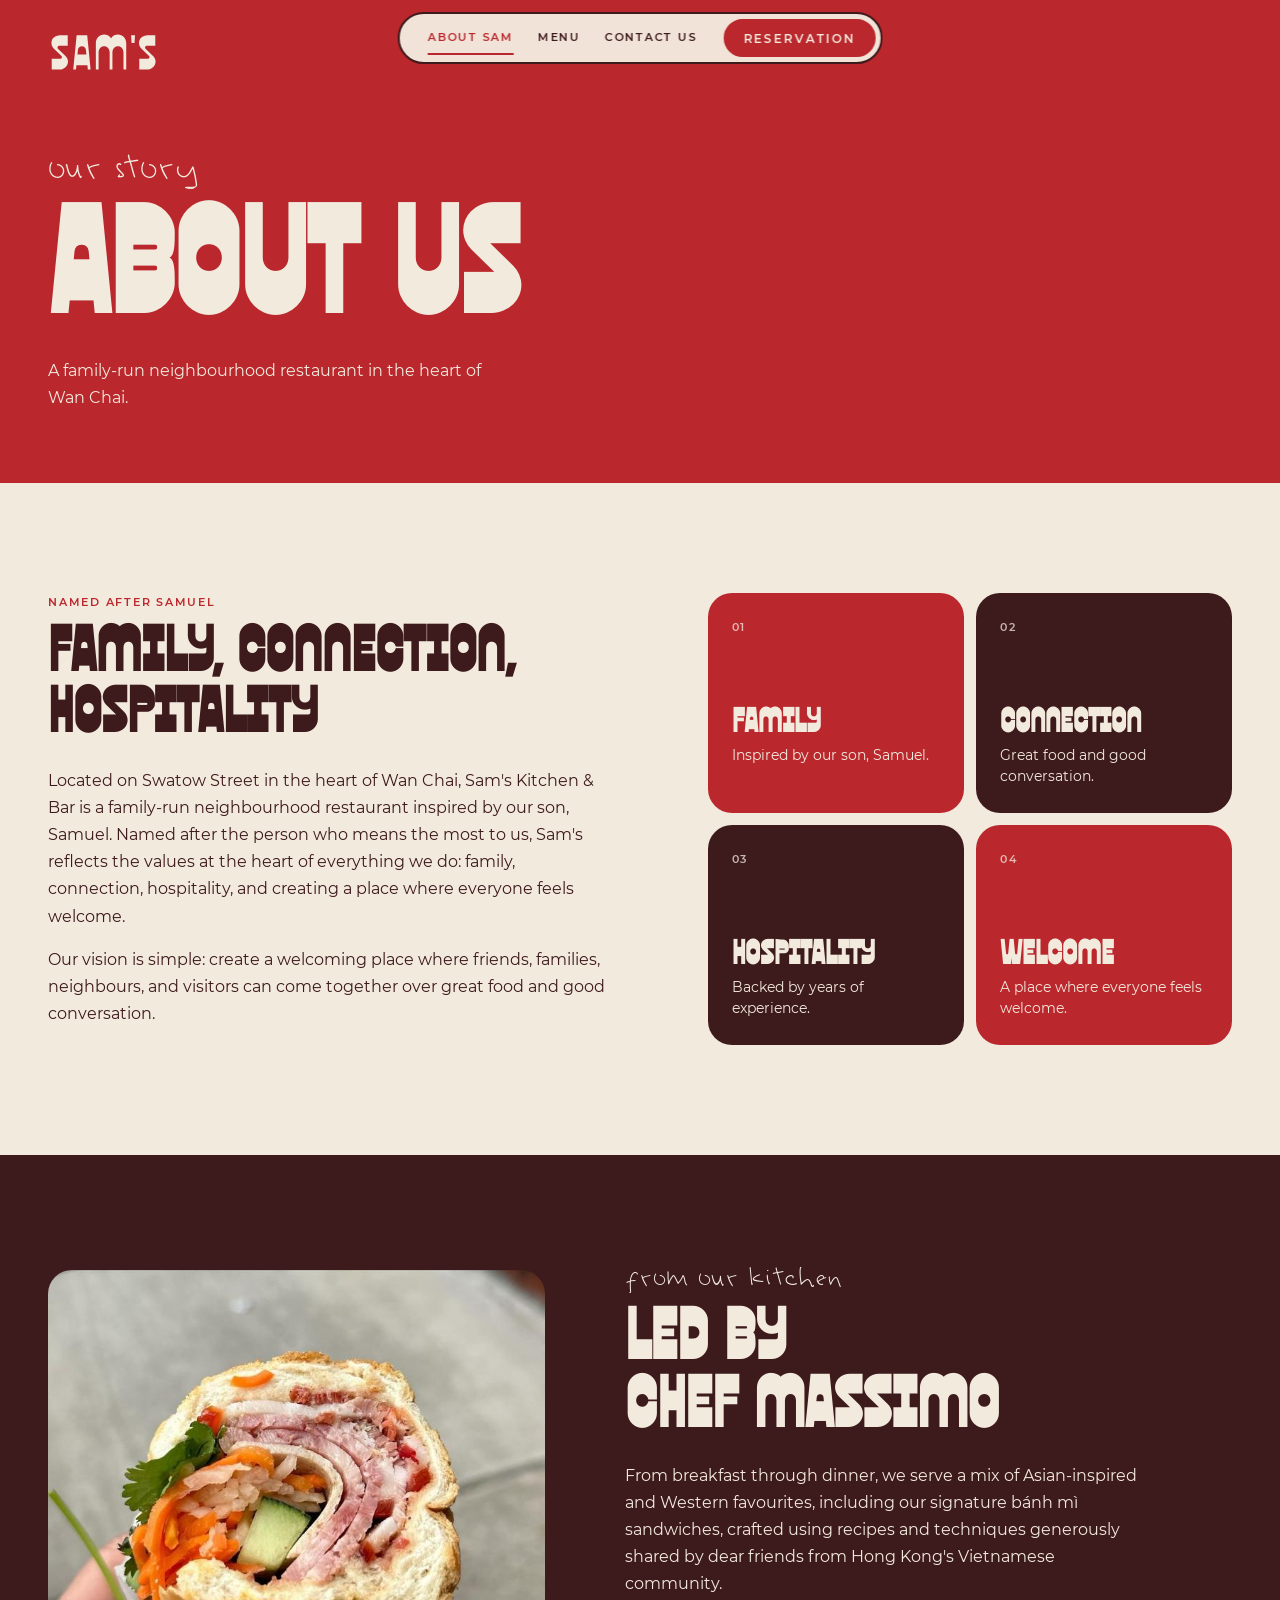
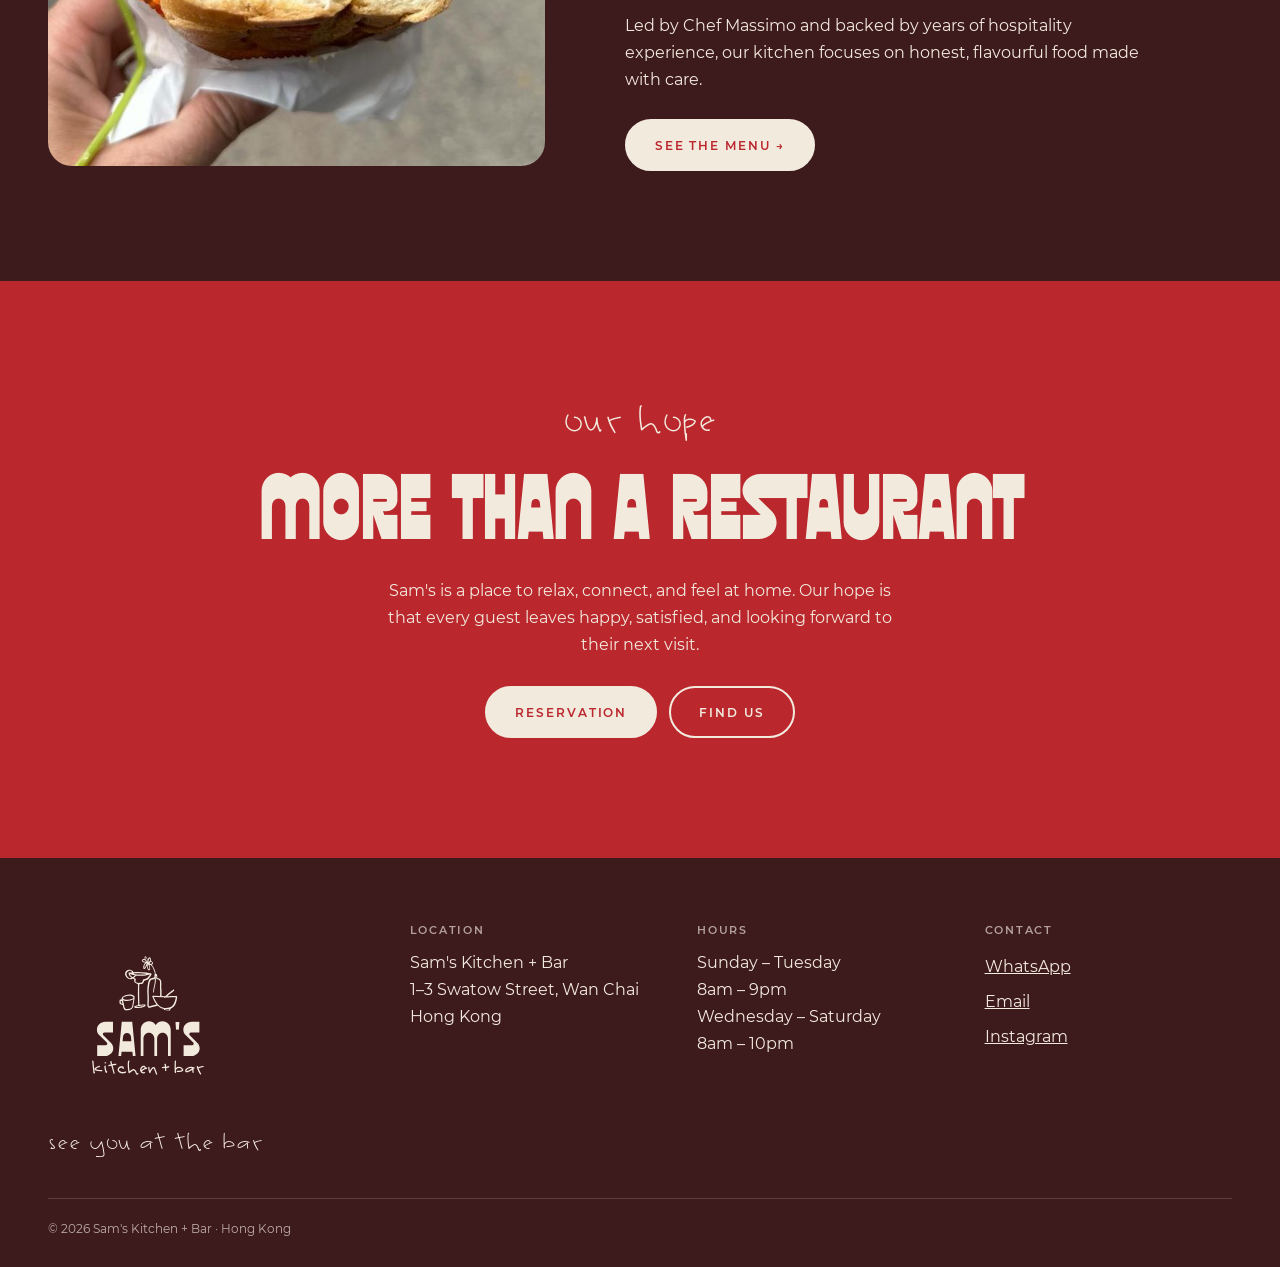
==== about.html @ 55e137c0 "Add files via upload" ====
<!DOCTYPE html>
<html lang="en">
<head>
<meta charset="utf-8">
<meta name="viewport" content="width=device-width, initial-scale=1, viewport-fit=cover">
<title>About Us | Sam's Kitchen + Bar, Wan Chai</title>
<meta name="description" content="Sam's Kitchen + Bar is a family-run neighbourhood restaurant on Swatow Street, Wan Chai, named after our son Samuel. Meet the family, Chef Massimo and our signature bánh mì.">
<meta name="theme-color" content="#BA272D">
<link rel="icon" type="image/svg+xml" href="[data-uri]">
<style>
/* Sam's Kitchen + Bar, phone-first stylesheet
   Brand: Cherry #BA272D, Walnut #3D1A1C, Oat #F3EADE
   Fonts: Queso (feature), Ruffle Beauty (script, lowercase), Montserrat (body, labels) */
@font-face{font-family:Ruffle;src:url([data-uri]) format("opentype");font-display:swap}
@font-face{font-family:Queso;src:url([data-uri]) format("opentype");font-display:swap}
@font-face{font-family:Mont;font-weight:400;src:url([data-uri]) format("truetype");font-display:swap}
@font-face{font-family:Mont;font-weight:600;src:url([data-uri]) format("truetype");font-display:swap}

:root{--cherry:#BA272D;--walnut:#3D1A1C;--oat:#F3EADE;--pad:20px;color-scheme:light}
*,*:before,*:after{box-sizing:border-box}
html{scroll-behavior:smooth;scroll-padding-top:84px;overflow-x:clip;-webkit-text-size-adjust:100%}
body{margin:0;background:var(--oat);color:var(--walnut);font:400 16px/1.7 Mont,sans-serif;overflow-x:clip;-webkit-font-smoothing:antialiased}
img{max-width:100%;display:block}
h1,h2,h3,p,dl,dd,ul{margin:0}ul{padding:0;list-style:none}
a{color:inherit}
:focus-visible{outline:3px solid var(--cherry);outline-offset:3px}
.script{font-family:Ruffle,cursive;text-transform:lowercase;line-height:1}
.feature{font-family:Queso,sans-serif;text-transform:uppercase;line-height:.95}
.sub{font-weight:600;letter-spacing:.16em;text-transform:uppercase;font-size:11px;line-height:1.5}
.wrap{max-width:1240px;margin:0 auto;padding:0 var(--pad)}
.skip{position:absolute;left:-999px;top:0;background:var(--walnut);color:var(--oat);padding:12px 18px;z-index:100}.skip:focus{left:10px;top:10px}

/* buttons (44px+ tap targets) */
.btn{display:inline-flex;align-items:center;justify-content:center;min-height:52px;padding:0 28px;font:600 12px Mont,sans-serif;letter-spacing:.16em;text-transform:uppercase;text-decoration:none;text-align:center;border-radius:99px;border:2px solid var(--oat);color:var(--oat);background:none;cursor:pointer;transition:transform .25s,background .25s,color .25s,border-color .25s}
.btn.s{background:var(--cherry);border-color:var(--cherry);color:var(--oat)}
.btn.o{background:var(--oat);border-color:var(--oat);color:var(--cherry)}
.btn.dk{border-color:var(--walnut);color:var(--walnut)}
@media(hover:hover){.btn:hover{transform:translateY(-3px)}.btn.dk:hover{background:var(--walnut);color:var(--oat)}}

/* scroll reveal (only when JavaScript is running) */
.js .rv{opacity:0;transform:translateY(24px);transition:opacity .8s,transform .8s}
.js .rv.in{opacity:1;transform:none}

/* top bar: phone = logo + Book + menu button */
.topbar{position:fixed;z-index:50;top:calc(10px + env(safe-area-inset-top,0px));left:10px;right:10px;background:rgba(243,234,222,.97);-webkit-backdrop-filter:blur(10px);backdrop-filter:blur(10px);border:2px solid var(--walnut);border-radius:99px;display:flex;align-items:center;gap:8px;padding:6px 6px 6px 16px}
.topbar{transition:transform .35s ease}
.topbar.is-hidden{transform:translateY(-170%)}
.topbar .pl{display:block;line-height:0;margin-right:auto}
.topbar .pl img{height:34px;width:auto}
.topbar .btn{min-height:44px;padding:0 20px;background:var(--cherry);border-color:var(--cherry);color:var(--oat)}
.topbar .long{display:none}
.burger{width:44px;height:44px;flex:none;border:2px solid var(--walnut);border-radius:50%;background:none;color:var(--walnut);cursor:pointer;display:grid;place-items:center;padding:0}
.burger i{display:block;width:18px;height:2px;background:currentColor;box-shadow:0 6px currentColor,0 -6px currentColor;transition:transform .25s,box-shadow .25s}
.burger[aria-expanded=true] i{box-shadow:none;transform:rotate(45deg)}
.burger[aria-expanded=true] i:after{content:"";display:block;width:18px;height:2px;background:currentColor;transform:rotate(90deg)}
.topbar nav{display:none}
.topbar nav.is-open{display:flex;flex-direction:column;position:absolute;top:calc(100% + 8px);left:0;right:0;background:var(--oat);border:2px solid var(--walnut);border-radius:28px;padding:6px 24px}
.topbar nav a{text-decoration:none;font-size:13px;padding:18px 0;border-bottom:1px solid rgba(61,26,28,.18)}
.topbar nav a:last-child{border:0}
.topbar nav a[aria-current]{color:var(--cherry)}
.brand{display:none}

/* hero */
.hero{position:relative;min-height:100vh;min-height:100svh;display:flex;align-items:flex-end;background:var(--walnut);color:var(--oat);overflow:hidden;padding:120px 0 36px}
.hero>picture img{position:absolute;inset:0;width:100%;height:100%;object-fit:cover;filter:brightness(.6)}
.hero .wrap{position:relative;z-index:2;width:100%}
.hero .script{font-size:clamp(26px,7vw,52px);text-shadow:0 2px 12px rgba(0,0,0,.5)}
.hero h1{font-size:clamp(54px,15.5vw,200px);margin:10px 0 22px;line-height:.92}
.hero h1 b{display:inline-block;background:var(--cherry);color:var(--oat);font-weight:400;padding:.04em .14em .02em;border-radius:.1em;transform:rotate(-2deg)}
.hero .row{display:grid;gap:22px}
.hero .row p{max-width:420px;font-size:17px}
.hero .btns{display:grid;gap:12px}
.open{position:absolute;z-index:3;top:88px;right:14px;width:106px;height:106px;border-radius:50%;background:var(--cherry);display:grid;place-items:center;line-height:1}
.open svg{position:absolute;inset:0;width:100%;height:100%;animation:spin 24s linear infinite}
.open img{position:relative;z-index:1;width:38%;height:auto}
.open b{position:relative;z-index:1;font:400 36px/.85 Queso,sans-serif;text-align:center;color:var(--oat)}
.open b span{display:block;font:600 9px/1 Mont,sans-serif;letter-spacing:.22em;margin:5px 0 0 .22em;text-transform:uppercase}
@keyframes spin{to{transform:rotate(360deg)}}

/* bento tiles */
.bento{padding:64px 0 28px}
.bento h2{font-size:clamp(40px,11vw,88px);margin:12px 0 26px}
.grid{display:grid;grid-template-columns:1fr 1fr;grid-auto-rows:170px;grid-auto-flow:dense;gap:12px}
.t{position:relative;border-radius:24px;overflow:hidden;padding:18px;display:flex;flex-direction:column;justify-content:flex-end;text-decoration:none}
.t img.bg{position:absolute;inset:0;width:100%;height:100%;object-fit:cover;filter:brightness(.78);transition:transform .7s}
.t>*:not(img.bg):not(.arrow):not(.ic){position:relative;z-index:2}
.t.ph{color:var(--oat);text-shadow:0 2px 12px rgba(0,0,0,.55)}
.t h3{font-size:clamp(28px,8vw,44px)}
.t .script{font-size:26px;margin-bottom:6px}
.t.c{background:var(--cherry);color:var(--oat)}.t.w{background:var(--walnut);color:var(--oat)}
.t .ic{display:none;position:absolute;right:16px;top:16px;width:56px}
.t .arrow{position:absolute;right:16px;top:16px;z-index:2;width:44px;height:44px;border-radius:50%;background:var(--oat);color:var(--cherry);display:grid;place-items:center;font-weight:600;text-shadow:none}
.t.a,.t.b{grid-column:1/-1;grid-row:span 2}
.bigwrap{overflow:hidden;padding:24px 0}
.big{background:var(--cherry);color:var(--oat);padding:40px 0;overflow:hidden;transform:rotate(-2deg);margin:12px -20px}
.big div{white-space:nowrap;font-size:clamp(36px,9vw,120px);animation:m 28s linear infinite;display:inline-block}
.big em{font:normal 1em Ruffle,cursive;text-transform:lowercase;color:var(--walnut);margin:0 .25em}
@keyframes m{to{transform:translateX(-50%)}}

/* signature dishes */
.sig{padding:36px 0 72px}
.sig .top{display:grid;gap:20px;margin-bottom:28px}
.sig h2{font-size:clamp(40px,11vw,88px)}
.cards{display:grid;grid-template-columns:1fr;gap:16px}
.m{background:var(--oat);border:2px solid var(--walnut);border-radius:24px;overflow:hidden}
.m>img{aspect-ratio:16/10;width:100%;object-fit:cover}
.m .ic{aspect-ratio:16/10;background:var(--walnut);display:grid;place-items:center}.m .ic img{width:22%;height:auto}
.m .tx{padding:18px 20px 22px}
.m small{display:block;font-size:14px;opacity:.8;line-height:1.55}
.m h3{font:600 18px/1.3 Mont,sans-serif;margin:6px 0}

/* our story */
.about{background:var(--walnut);color:var(--oat);padding:72px 0}
.about .wrap{display:grid;gap:44px}
.about h2{font-size:clamp(40px,11vw,72px);margin:14px 0 24px}
.about p{max-width:560px;margin-bottom:16px}
.about .gr{text-align:center}.about .gr img{width:min(70%,320px);margin:0 auto 22px}.about .gr .script{font-size:28px}

/* booking */
.res{display:flex;flex-direction:column;background:var(--cherry);color:var(--oat)}
.res .l{padding:60px var(--pad)}
.res h2{font-size:clamp(46px,13vw,96px);margin:10px 0 24px}
.res .btn{width:100%}
.res .r{position:relative;min-height:300px}.res .r img{position:absolute;inset:0;width:100%;height:100%;object-fit:cover}

/* find us */
.visit{padding:72px 0}
.visit .wrap{display:grid;gap:40px}
.visit h2{font-size:clamp(38px,10vw,64px);margin:12px 0 28px}
.visit dl{display:grid;grid-template-columns:1fr;gap:2px;border-top:2px solid var(--walnut);padding-top:22px}
.visit dt{color:var(--cherry);margin-top:14px}.visit dd small{opacity:.75;font-size:14px}
.visit dd a{display:inline-block;padding:6px 0;text-decoration:none;border-bottom:1.5px solid var(--cherry)}
.visit .map{aspect-ratio:4/3;border-radius:24px;overflow:hidden;background:var(--cherry);display:grid;place-items:center;color:var(--oat);text-align:center}
.visit .map img{width:64px;margin:0 auto 12px}.visit .map iframe{width:100%;height:100%;border:0}

footer{background:var(--walnut);color:var(--oat);padding:64px 0 28px}
footer .wrap{display:grid;grid-template-columns:1fr 1fr;gap:32px}
footer .wrap>div:first-child{grid-column:1/-1}
footer .lg{width:190px}
footer .sub{color:var(--oat);opacity:.65;margin-bottom:10px;display:block}
footer a{display:inline-block;padding:4px 0}
footer .cp{grid-column:1/-1;border-top:1px solid rgba(243,234,222,.25);padding-top:20px;font-size:12px;opacity:.7}

/* menu page */
.pg{background:var(--cherry);color:var(--oat);padding:128px 0 48px}
.pg h1{font-size:clamp(52px,16vw,150px);margin:10px 0 14px}
.pg p.l{max-width:460px}
.chips{position:sticky;top:76px;z-index:30;background:var(--oat);border-bottom:2px solid var(--walnut);padding:12px 0}
.chips .wrap{display:flex;gap:10px;overflow-x:auto;scrollbar-width:none;-webkit-overflow-scrolling:touch}
.chips .wrap::-webkit-scrollbar{display:none}
.chips a{flex:none;display:inline-flex;align-items:center;min-height:44px;padding:0 20px;border:2px solid var(--walnut);border-radius:99px;text-decoration:none}
.cat{padding:56px 0 24px;scroll-margin-top:130px}
.cat.dk{background:var(--walnut);color:var(--oat);padding-bottom:64px;margin-top:32px}
.cat .script{font-size:28px;color:var(--cherry);margin-bottom:10px}.cat.dk .script{color:var(--oat)}
.cat h2{font-size:clamp(38px,11vw,72px);margin-bottom:22px}
.mi{padding:18px 0;border-bottom:1px solid rgba(61,26,28,.25)}
.cat.dk .mi{border-color:rgba(243,234,222,.25)}
.mi strong{display:block;font-weight:600;font-size:18px;line-height:1.4}
.mi small{display:block;font-size:14px;opacity:.8;line-height:1.55;margin-top:2px}
.mi em{font:600 10px Mont,sans-serif;font-style:normal;letter-spacing:.16em;text-transform:uppercase;color:var(--cherry);display:block;margin-bottom:2px}
.cat.dk .mi em{color:var(--oat);opacity:.7}
.note{font-size:13px;opacity:.7;padding:28px 0 56px}
.end{background:var(--cherry);color:var(--oat);padding:64px 0;text-align:center}
.end h2{font-size:clamp(40px,11vw,80px);margin:10px 0 24px}
.end .btns{display:grid;gap:12px;max-width:420px;margin:0 auto}


/* best sellers (home) */
.best{padding:40px 0 72px}
.best .top{display:grid;gap:20px;margin-bottom:28px}
.best h2{font-size:clamp(40px,11vw,88px)}
.bl{border-top:2px solid var(--walnut)}
.bi{display:grid;grid-template-columns:auto 1fr auto;gap:16px;align-items:center;padding:18px 0;border-bottom:1px solid rgba(61,26,28,.3);text-decoration:none}
.bi .th{width:88px;height:88px;border-radius:22px;overflow:hidden;background:var(--walnut);display:grid;place-items:center}
.bi .th img{width:100%;height:100%;object-fit:cover}.bi .th.ic img{width:50%;height:auto}
.bi small{color:var(--cherry);display:block}
.bi h3{font:600 18px/1.3 Mont,sans-serif;margin:2px 0 4px}
.bi p{font-size:14px;opacity:.8;line-height:1.5}
.bi .go{width:44px;height:44px;border-radius:50%;background:var(--cherry);color:var(--oat);display:grid;place-items:center;font-weight:600;transition:background .25s}
.barline{display:grid;gap:10px;margin-top:28px;padding:26px 24px;border-radius:24px;background:var(--walnut);color:var(--oat);text-decoration:none}
.barline .script{font-size:30px}.barline .sub{opacity:.85}

/* about page */
.ab1{padding:64px 0}
.ab1 .wrap{display:grid;gap:44px}
.ab1 h2{font-size:clamp(36px,10vw,64px);margin-bottom:22px}
.ab1 p{max-width:560px;margin-bottom:16px}
.vals{display:grid;grid-template-columns:1fr 1fr;gap:12px}
.v{border-radius:24px;padding:22px 18px;min-height:190px;display:flex;flex-direction:column;justify-content:flex-end}
.v.c{background:var(--cherry);color:var(--oat)}.v.w{background:var(--walnut);color:var(--oat)}
.v .sub{opacity:.75;margin-bottom:auto}.v h3{font-size:clamp(24px,6.4vw,34px);margin:18px 0 6px}.v p{font-size:14px;line-height:1.5;margin:0;min-height:4.5em}
.ab2{background:var(--walnut);color:var(--oat);padding:72px 0}
.ab2 .wrap{display:grid;gap:36px}
.ab2 h2{font-size:clamp(40px,11vw,72px);margin-bottom:20px}
.ab2 p{max-width:520px;margin-bottom:14px}
.ab2 .ph img{width:100%;aspect-ratio:4/3;object-fit:cover;border-radius:24px}
.hope{background:var(--cherry);color:var(--oat);padding:80px 0;text-align:center}
.hope h2{font-size:clamp(40px,11vw,88px);margin:10px 0 20px}.hope p{max-width:520px;margin:0 auto 28px}
.hope .btns{display:grid;gap:12px;max-width:420px;margin:0 auto}
@media(min-width:640px){.hope .btns{display:flex;justify-content:center;max-width:none}.vals{grid-template-columns:1fr 1fr}}
@media(min-width:860px){
  .ab1{padding:110px 0}.ab1 .wrap{grid-template-columns:1.05fr .95fr;gap:80px;align-items:center}
  .v{min-height:220px;padding:26px 24px}.v p{min-height:3em}
  .ab2{padding:110px 0}.ab2 .wrap{grid-template-columns:.9fr 1.1fr;gap:80px;align-items:center}
  .ab2 .ph img{aspect-ratio:1}
  .hope{padding:120px 0}
}
@media(min-width:960px){
  .best{padding:60px 0 100px}.best .top{grid-template-columns:1fr auto;align-items:flex-end;margin-bottom:40px}
  .bi{grid-template-columns:auto 1fr auto;gap:36px;padding:28px 0}.bi .th{width:150px;height:150px;border-radius:28px}
  .bi h3{font-size:28px;margin:4px 0 6px}.bi p{font-size:16px;max-width:520px}.bi .go{width:56px;height:56px;font-size:20px}
  .barline{grid-template-columns:auto 1fr auto;align-items:center;gap:36px;padding:30px 40px;margin-top:36px}.barline .script{font-size:38px}
}
@media(hover:hover){.bi:hover .go{background:var(--walnut)}.bi:hover h3{color:var(--cherry)}.barline{transition:transform .3s}.barline:hover{transform:translateY(-4px)}}

/* small phones */
@media(max-width:360px){.topbar .btn{padding:0 14px}.topbar .pl img{height:30px}.hero h1{font-size:52px}}

/* tablets and up */
@media(min-width:640px){
  :root{--pad:28px}
  .hero .btns{display:flex}
  .cards{grid-template-columns:1fr 1fr}
  .end .btns{display:flex;justify-content:center;max-width:none}
  .res .btn{width:auto}
  .mlist{display:grid;grid-template-columns:1fr 1fr;column-gap:56px}
}
@media(min-width:860px){
  .about{padding:110px 0}.about .wrap{grid-template-columns:1.2fr .8fr;gap:80px;align-items:center}
  .res{display:grid;grid-template-columns:1fr 1fr;min-height:600px}
  .res .l{padding:80px max(28px,calc((100vw - 1240px)/2)) 80px max(28px,calc((100vw - 1240px)/2 + 28px));display:flex;flex-direction:column;justify-content:center}
  .res .r{min-height:380px}
  .visit{padding:110px 0}.visit .wrap{grid-template-columns:1fr 1fr;gap:80px;align-items:center}
  .visit dl{grid-template-columns:auto 1fr;gap:16px 36px}.visit dt{margin:0;padding-top:5px}
  footer .wrap{grid-template-columns:1.3fr 1fr 1fr 1fr;gap:40px}footer .wrap>div:first-child{grid-column:auto}footer .lg{width:200px}
  .sig .top{grid-template-columns:1fr auto;align-items:flex-end}
}
@media(min-width:960px){
  .topbar{left:50%;right:auto;transform:translateX(-50%);width:max-content;max-width:calc(100% - 360px);top:calc(12px + env(safe-area-inset-top,0px));padding:5px 5px 5px 28px;display:flex;align-items:center;gap:26px}
  .topbar .pl,.burger{display:none}
  .topbar nav{display:flex;gap:24px;margin:0}
  .topbar nav a{padding:8px 0;font-size:11px;border:0;border-bottom:2px solid transparent}
  .topbar nav a:hover,.topbar nav a[aria-current]{border-bottom-color:var(--cherry)}
  .topbar .btn{min-height:38px;padding:0 18px;white-space:nowrap}.topbar .long{display:inline}.topbar .short{display:none}
  .topbar.is-hidden{transform:translate(-50%,-170%)}
  .brand{display:block;position:absolute;z-index:60;top:calc(10px + env(safe-area-inset-top,0px));left:28px;line-height:0}
  .brand img{height:84px;width:auto}
  .hero{padding:140px 0 64px}
  .hero h1{font-size:clamp(100px,13vw,200px);margin-bottom:28px}
  .hero .row{display:flex;justify-content:space-between;align-items:flex-end;gap:24px}
  .open{top:128px;right:32px;width:176px;height:176px}.open b{font-size:58px}.open b span{font-size:12px;margin-top:8px}
  .bento{padding:100px 0 60px}.bento h2{margin:12px 0 44px}
  .grid{grid-template-columns:repeat(4,1fr);grid-auto-rows:240px;gap:16px}
  .t{padding:26px;border-radius:28px}.t .ic{display:block}.t .script{font-size:30px;margin-bottom:8px}.t .ic{width:76px;right:20px;top:20px}.t .arrow{right:20px;top:20px}
  .t.a{grid-column:span 2;grid-row:span 2}.t.b{grid-column:auto;grid-row:span 2}
  .bigwrap{padding:36px 0}.big{padding:70px 0;margin:20px -20px}
  .sig{padding:60px 0 100px}.sig .top{margin-bottom:40px}
  .cards{grid-template-columns:repeat(4,1fr);gap:18px}
  .m{border-radius:28px}.m>img,.m .ic{aspect-ratio:1}
  .chips{top:90px}
  .pg{padding:150px 0 72px}
}
@media(hover:hover){
  .t:hover img.bg{transform:scale(1.07)}
  .m{transition:transform .3s,box-shadow .3s}.m:hover{transform:translateY(-8px) rotate(-1deg);box-shadow:0 16px 0 var(--cherry)}
  footer a:hover{text-decoration:underline}
}
@media(prefers-reduced-motion:reduce){*{animation:none!important;transition:none!important;scroll-behavior:auto!important}.js .rv{opacity:1;transform:none}}

</style>
<script>document.documentElement.classList.add('js')</script>
</head>
<body>
<a class="skip" href="#main">Skip to content</a>

<a class="brand" href="index.html" aria-label="Sam's Kitchen + Bar, home"><img src="[data-uri]" alt="Sam's Kitchen + Bar"></a>
<div class="topbar">
  <a class="pl" href="index.html" aria-label="Sam's Kitchen + Bar, home"><img src="[data-uri]" alt="Sam's Kitchen + Bar"></a>
  <nav class="sub" id="nv" aria-label="Main"><a href="about.html" aria-current="page">About Sam</a><a href="menu.html">Menu</a><a href="index.html#visit">Contact Us</a></nav>
  <a class="btn sub book-link" href="index.html#book"><span class="long">Reservation</span><span class="short">Reservation</span></a>
  <button class="burger" id="bg" type="button" aria-label="Open menu" aria-expanded="false" aria-controls="nv"><i></i></button>
</div>

<header class="pg"><div class="wrap">
  <p class="script" style="font-size:clamp(26px,6vw,40px)">our story</p>
  <h1 class="feature">About us</h1>
  <p class="l">A family-run neighbourhood restaurant in the heart of Wan Chai.</p>
</div></header>

<main id="main">
<section class="ab1"><div class="wrap">
  <div class="rv">
    <p class="sub" style="color:var(--cherry);margin-bottom:12px">Named after Samuel</p>
    <h2 class="feature">Family, connection, hospitality</h2>
    <p>Located on Swatow Street in the heart of Wan Chai, Sam's Kitchen &amp; Bar is a family-run neighbourhood restaurant inspired by our son, Samuel. Named after the person who means the most to us, Sam's reflects the values at the heart of everything we do: family, connection, hospitality, and creating a place where everyone feels welcome.</p>
    <p>Our vision is simple: create a welcoming place where friends, families, neighbours, and visitors can come together over great food and good conversation.</p>
  </div>
  <div class="vals rv">
    <div class="v c"><span class="sub">01</span><h3 class="feature">Family</h3><p>Inspired by our son, Samuel.</p></div>
    <div class="v w"><span class="sub">02</span><h3 class="feature">Connection</h3><p>Great food and good conversation.</p></div>
    <div class="v w"><span class="sub">03</span><h3 class="feature">Hospitality</h3><p>Backed by years of experience.</p></div>
    <div class="v c"><span class="sub">04</span><h3 class="feature">Welcome</h3><p>A place where everyone feels welcome.</p></div>
  </div>
</div></section>

<section class="ab2"><div class="wrap">
  <div class="ph rv"><img src="[data-uri]" alt="Sam's bánh mì" loading="lazy"></div>
  <div class="rv">
    <p class="script" style="font-size:30px;margin-bottom:10px">from our kitchen</p>
    <h2 class="feature">Led by<br>Chef Massimo</h2>
    <p>From breakfast through dinner, we serve a mix of Asian-inspired and Western favourites, including our signature bánh mì sandwiches, crafted using recipes and techniques generously shared by dear friends from Hong Kong's Vietnamese community.</p>
    <p>Led by Chef Massimo and backed by years of hospitality experience, our kitchen focuses on honest, flavourful food made with care.</p>
    <a class="btn o" href="menu.html" style="margin-top:12px">See the menu →</a>
  </div>
</div></section>

<section class="hope"><div class="wrap rv">
  <p class="script" style="font-size:clamp(28px,6vw,44px)">our hope</p>
  <h2 class="feature">More than a restaurant</h2>
  <p>Sam's is a place to relax, connect, and feel at home. Our hope is that every guest leaves happy, satisfied, and looking forward to their next visit.</p>
  <div class="btns"><a class="btn o book-link" href="index.html#book">Reservation</a><a class="btn" href="index.html#visit">Find us</a></div>
</div></section>
</main>

<footer>
  <div class="wrap">
    <div><img class="lg" src="[data-uri]" alt="Sam's Kitchen + Bar"><p class="script" style="font-size:28px;margin-top:18px">see you at the bar</p></div>
    <div><span class="sub">Location</span><p>Sam's Kitchen + Bar<br>1–3 Swatow Street, Wan Chai<br>Hong Kong</p></div>
    <div><span class="sub">Hours</span><p>Sunday – Tuesday<br>8am – 9pm<br>Wednesday – Saturday<br>8am – 10pm</p></div>
    <div><span class="sub">Contact</span><p><a href="#" data-link="whatsapp">WhatsApp</a><br><a href="#" data-link="email">Email</a><br><a href="#" data-link="instagram">Instagram</a></p></div>
    <p class="cp">© 2026 Sam's Kitchen + Bar · Hong Kong</p>
  </div>
</footer>

<script>
/* ------------------------------------------------------------------
   Sam's Kitchen + Bar: links to fill in
   Paste each link between the quotes. Leave a line empty ('') until you have it.
   ------------------------------------------------------------------ */
window.SAMS = {
  bookingUrl: '',   // third-party booking page, e.g. 'https://www.example.com/sams-kitchen-bar'
  whatsapp:   '',   // phone number with country code, digits only, e.g. '85291234567'
  email:      '',   // e.g. 'hello@samskitchen.hk'
  instagram:  '',   // e.g. 'https://www.instagram.com/yourname'
  mapEmbed:   ''    // Google Maps embed link (the src="..." from Share > Embed a map)
};

</script>
<script>
(function(){
  var d=document, root=d.documentElement, C=window.SAMS||{};

  /* booking buttons, contact links, map */
  d.querySelectorAll('.book-link').forEach(function(a){
    if(C.bookingUrl){a.href=C.bookingUrl;a.target='_blank';a.rel='noopener'}
  });
  d.querySelectorAll('[data-link]').forEach(function(a){
    var k=a.getAttribute('data-link');
    if(k==='whatsapp'&&C.whatsapp) a.href='https://wa.me/'+String(C.whatsapp).replace(/\D/g,'');
    else if(k==='email'&&C.email) a.href='mailto:'+C.email;
    else if(k==='instagram'&&C.instagram) a.href=C.instagram;
    if((k==='whatsapp'&&C.whatsapp)||(k==='instagram'&&C.instagram)){a.target='_blank';a.rel='noopener'}
  });
  var map=d.querySelector('.map');
  if(map&&C.mapEmbed){map.innerHTML='<iframe src="'+C.mapEmbed+'" loading="lazy" referrerpolicy="no-referrer-when-downgrade" title="Map to Sam\'s Kitchen + Bar"></iframe>'}

  /* phone menu */
  var bg=d.getElementById('bg'), nv=d.getElementById('nv');
  function closeNav(){if(nv){nv.classList.remove('is-open');bg&&bg.setAttribute('aria-expanded','false')}}
  if(bg&&nv){
    bg.addEventListener('click',function(e){e.stopPropagation();var o=nv.classList.toggle('is-open');bg.setAttribute('aria-expanded',o?'true':'false')});
    nv.addEventListener('click',function(e){if(e.target.tagName==='A')closeNav()});
    d.addEventListener('click',function(e){if(!e.target.closest('.topbar'))closeNav()});
    d.addEventListener('keydown',function(e){if(e.key==='Escape')closeNav()});
    window.addEventListener('scroll',closeNav,{passive:true});
  }


  /* top bar slides away when scrolling down, comes back when scrolling up */
  var tb=d.querySelector('.topbar'), lastY=window.pageYOffset||0;
  if(tb){
    window.addEventListener('scroll',function(){
      var y=window.pageYOffset||0;
      if(nv&&nv.classList.contains('is-open')){lastY=y;return}
      if(y>140&&y>lastY+6) tb.classList.add('is-hidden');
      else if(y<lastY-6||y<=140) tb.classList.remove('is-hidden');
      lastY=y;
    },{passive:true});
    tb.addEventListener('focusin',function(){tb.classList.remove('is-hidden')});
  }

  /* gentle reveal on scroll */
  root.classList.add('js');
  var els=d.querySelectorAll('.rv');
  if('IntersectionObserver' in window){
    var io=new IntersectionObserver(function(es){es.forEach(function(x){if(x.isIntersecting){x.target.classList.add('in');io.unobserve(x.target)}})},{threshold:.1,rootMargin:'0px 0px -5% 0px'});
    els.forEach(function(el){io.observe(el)});
  }else{els.forEach(function(el){el.classList.add('in')})}
})();

</script>
</body>
</html>
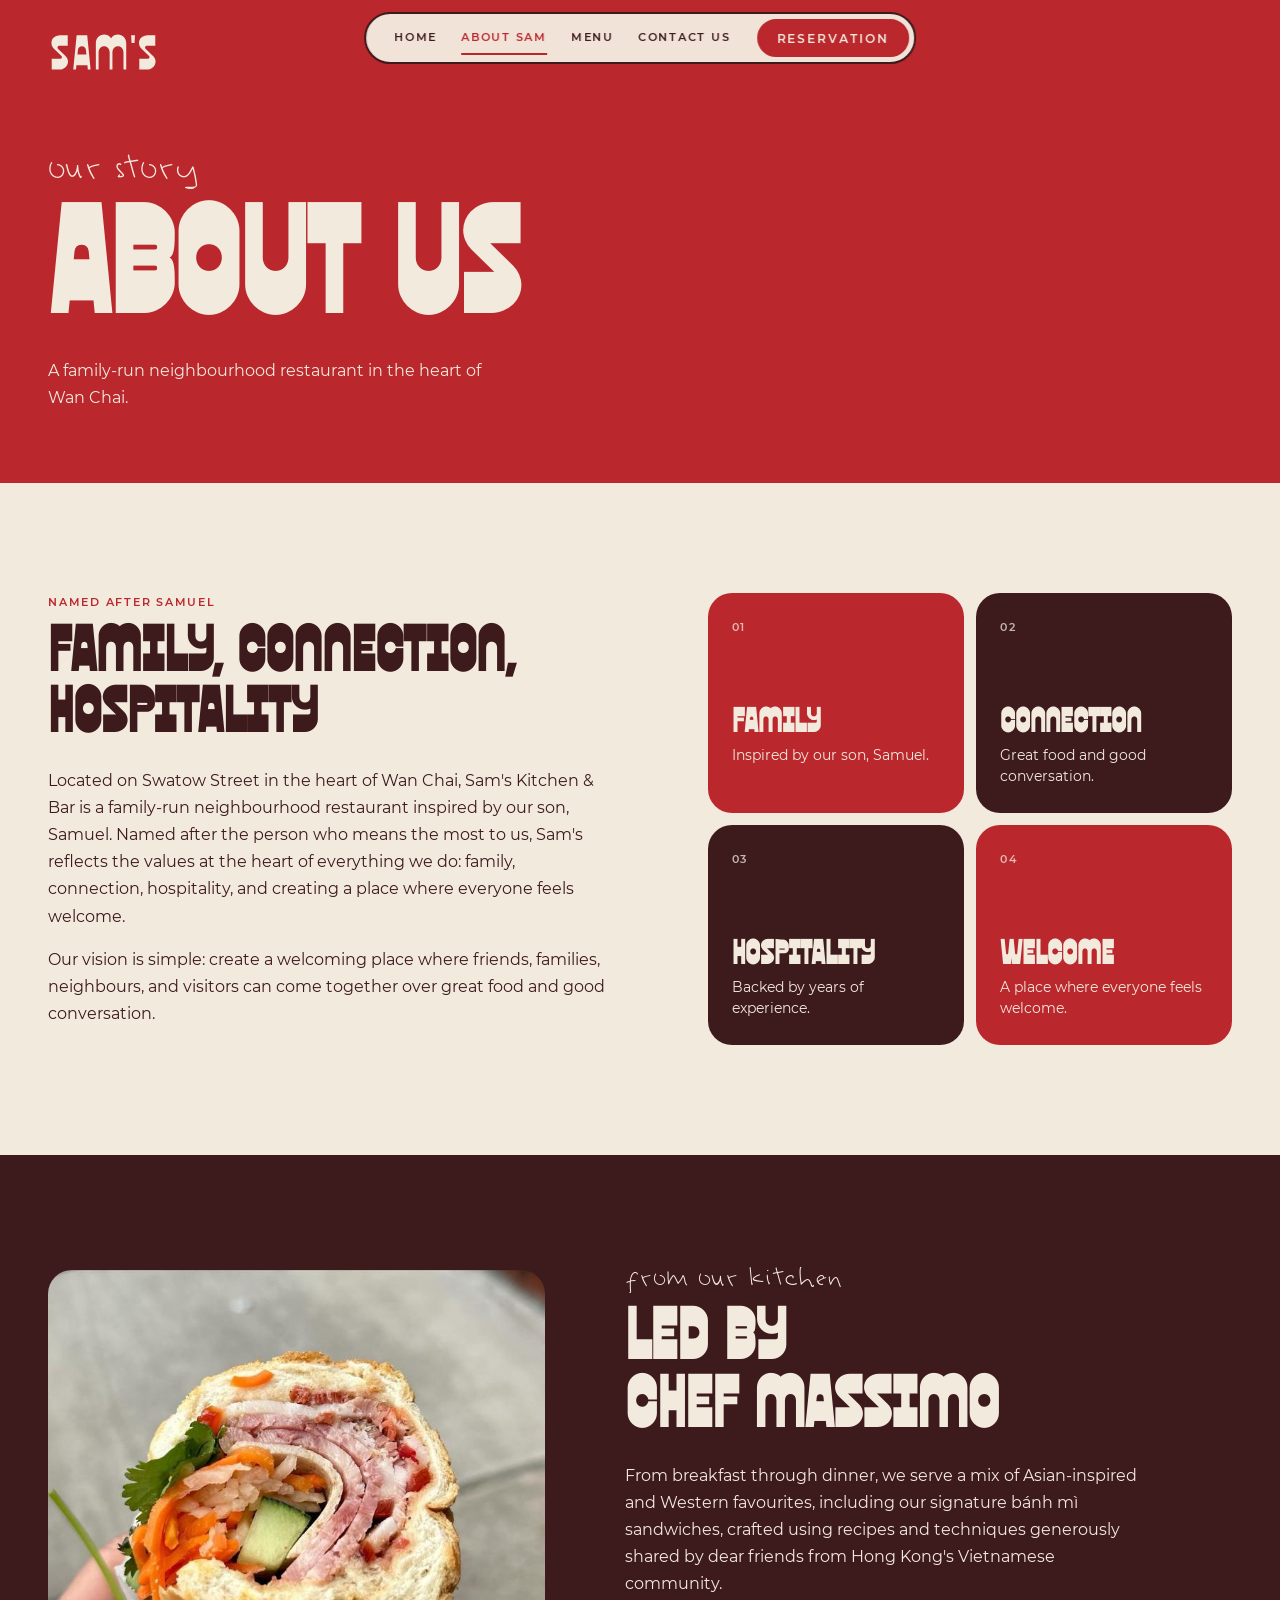
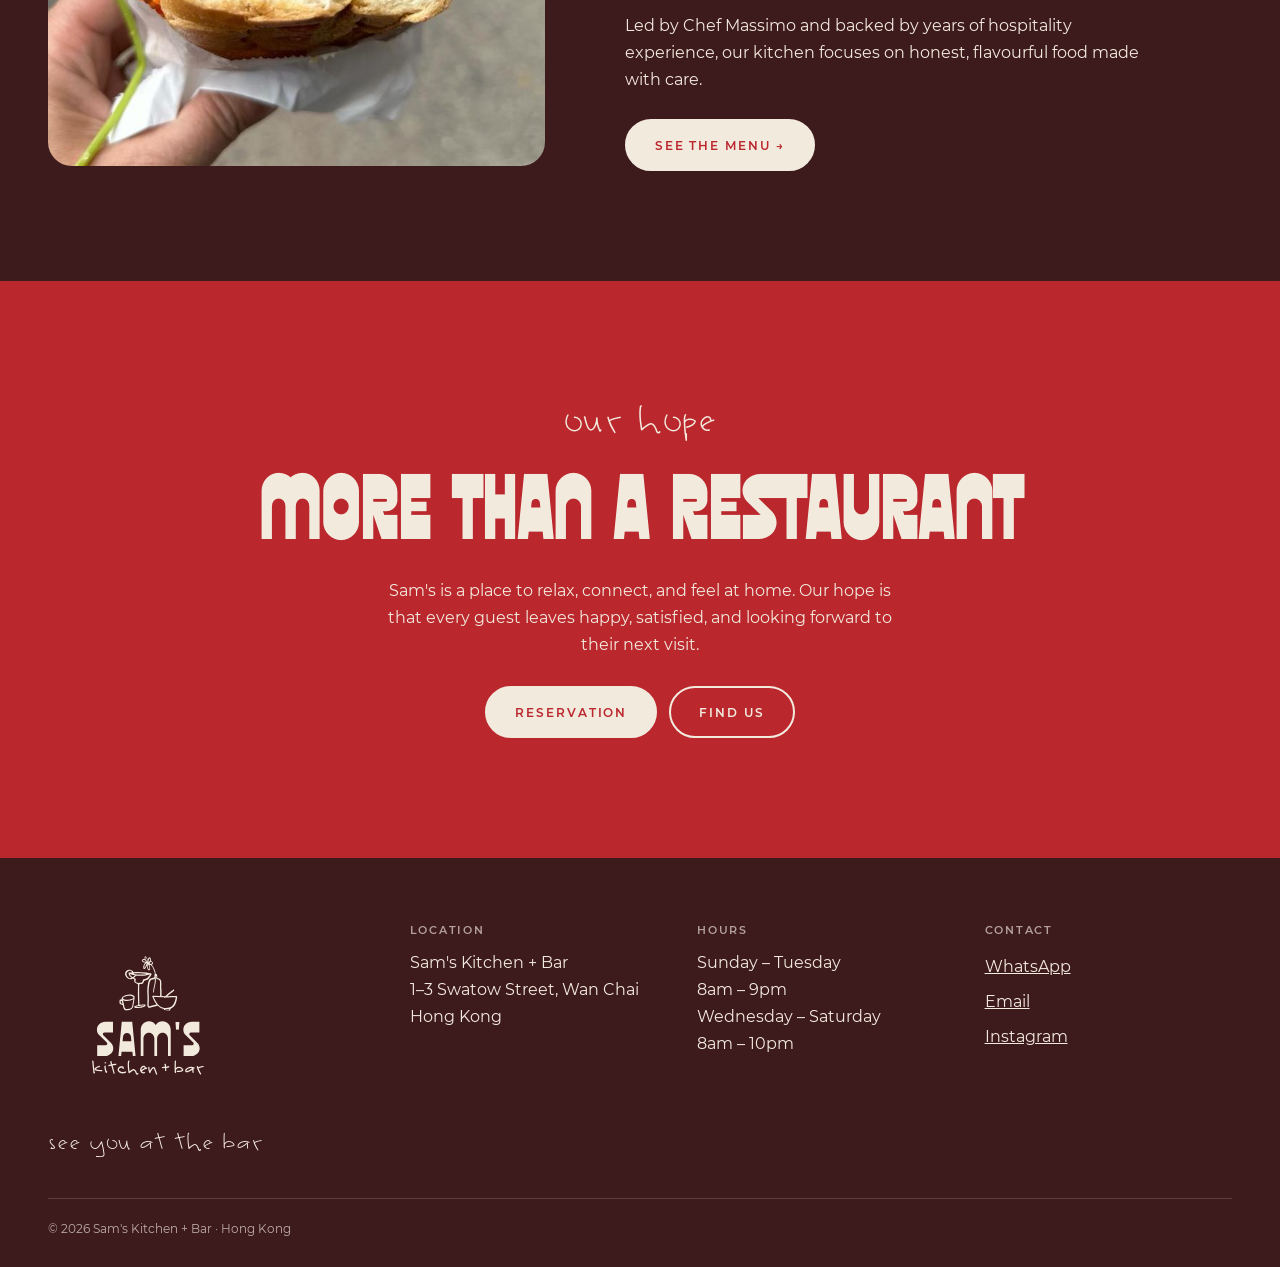
==== commit 2aefb418: "Add files via upload" ====
--- a/about.html
+++ b/about.html
@@ -267,6 +267,12 @@
 }
 @media(prefers-reduced-motion:reduce){*{animation:none!important;transition:none!important;scroll-behavior:auto!important}.js .rv{opacity:1;transform:none}}
 
+/* back to top button */
+.totop{position:fixed;right:16px;bottom:calc(18px + env(safe-area-inset-bottom,0px));z-index:45;width:52px;height:52px;border-radius:50%;border:2px solid var(--walnut);background:var(--cherry);color:var(--oat);display:grid;place-items:center;cursor:pointer;opacity:0;visibility:hidden;transform:translateY(12px);transition:opacity .25s,transform .25s,visibility .25s,background .2s}
+.totop.show{opacity:1;visibility:visible;transform:none}
+.totop:hover{background:var(--walnut)}
+@media(min-width:960px){.totop{right:28px;bottom:28px;width:56px;height:56px}}
+
 </style>
 <script>document.documentElement.classList.add('js')</script>
 </head>
@@ -276,7 +282,7 @@
 <a class="brand" href="index.html" aria-label="Sam's Kitchen + Bar, home"><img src="[data-uri]" alt="Sam's Kitchen + Bar"></a>
 <div class="topbar">
   <a class="pl" href="index.html" aria-label="Sam's Kitchen + Bar, home"><img src="[data-uri]" alt="Sam's Kitchen + Bar"></a>
-  <nav class="sub" id="nv" aria-label="Main"><a href="about.html" aria-current="page">About Sam</a><a href="menu.html">Menu</a><a href="index.html#visit">Contact Us</a></nav>
+  <nav class="sub" id="nv" aria-label="Main"><a href="index.html">Home</a><a href="about.html" aria-current="page">About Sam</a><a href="menu.html">Menu</a><a href="index.html#visit">Contact Us</a></nav>
   <a class="btn sub book-link" href="index.html#book"><span class="long">Reservation</span><span class="short">Reservation</span></a>
   <button class="burger" id="bg" type="button" aria-label="Open menu" aria-expanded="false" aria-controls="nv"><i></i></button>
 </div>
@@ -332,6 +338,7 @@
   </div>
 </footer>
 
+<button class="totop" type="button" aria-label="Back to top"><svg viewBox="0 0 24 24" width="22" height="22" aria-hidden="true"><path d="M12 19V5M5 12l7-7 7 7" fill="none" stroke="currentColor" stroke-width="2.5" stroke-linecap="round" stroke-linejoin="round"/></svg></button>
 <script>
 /* ------------------------------------------------------------------
    Sam's Kitchen + Bar: links to fill in
@@ -389,6 +396,17 @@
     tb.addEventListener('focusin',function(){tb.classList.remove('is-hidden')});
   }
 
+
+  /* back to top button */
+  var tt=d.querySelector('.totop');
+  if(tt){
+    window.addEventListener('scroll',function(){tt.classList.toggle('show',(window.pageYOffset||0)>700)},{passive:true});
+    tt.addEventListener('click',function(){
+      var calm=window.matchMedia&&window.matchMedia('(prefers-reduced-motion: reduce)').matches;
+      window.scrollTo({top:0,behavior:calm?'auto':'smooth'});
+    });
+  }
+
   /* gentle reveal on scroll */
   root.classList.add('js');
   var els=d.querySelectorAll('.rv');
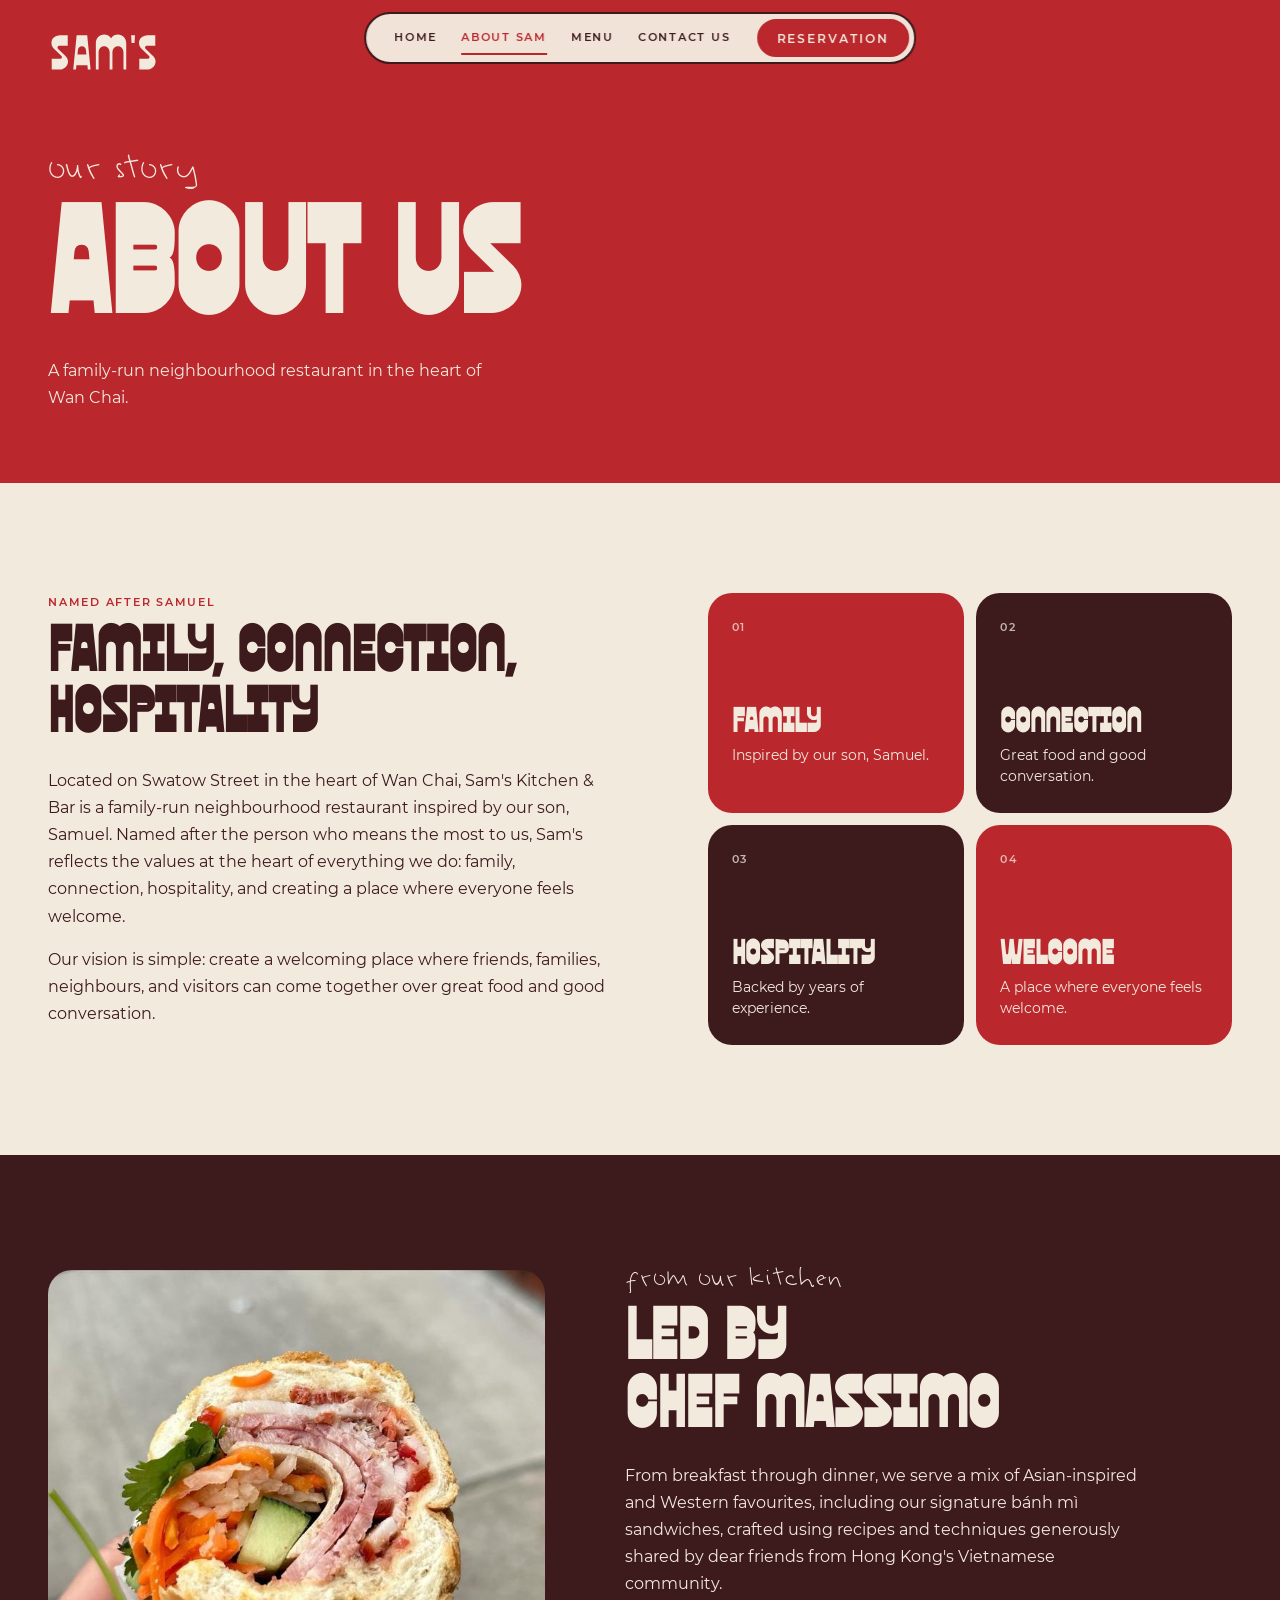
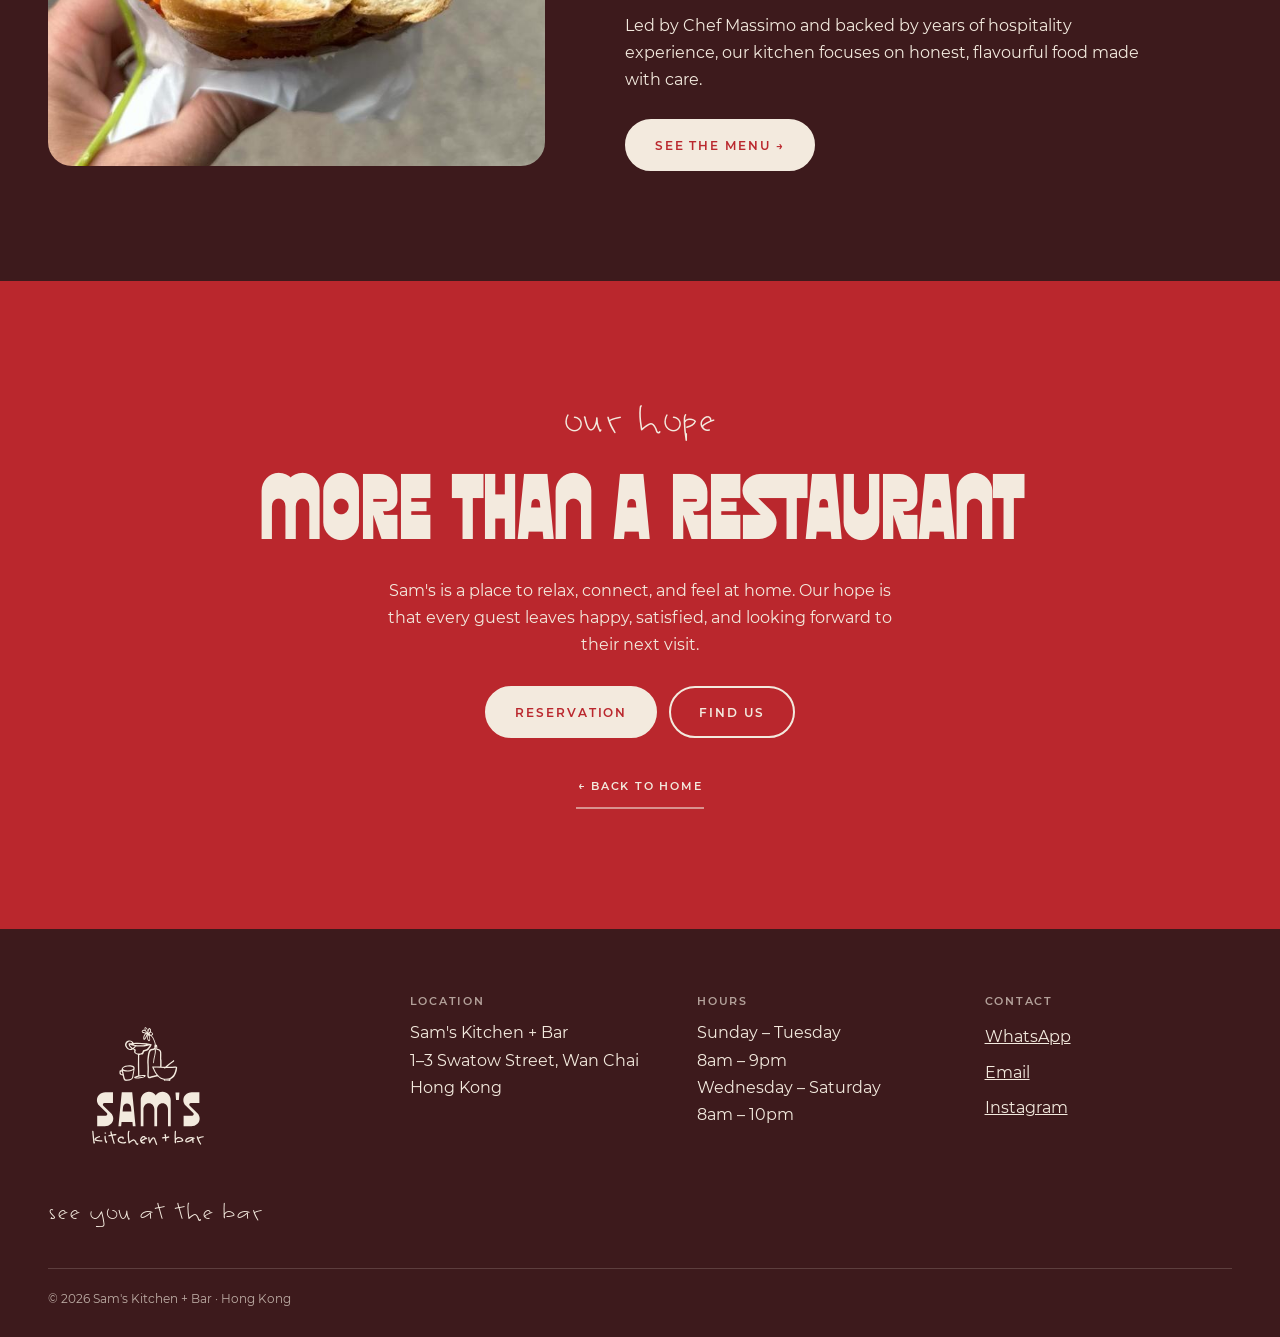
==== commit a5a8f541: "Add files via upload" ====
--- a/about.html
+++ b/about.html
@@ -145,11 +145,14 @@
 .pg{background:var(--cherry);color:var(--oat);padding:128px 0 48px}
 .pg h1{font-size:clamp(52px,16vw,150px);margin:10px 0 14px}
 .pg p.l{max-width:460px}
-.chips{position:sticky;top:76px;z-index:30;background:var(--oat);border-bottom:2px solid var(--walnut);padding:12px 0}
-.chips .wrap{display:flex;gap:10px;overflow-x:auto;scrollbar-width:none;-webkit-overflow-scrolling:touch}
+.chips{position:sticky;top:84px;z-index:30;margin:18px 0 6px;pointer-events:none;transition:top .35s ease}
+html.bar-hidden .chips{top:10px}
+.chips .wrap{pointer-events:auto;display:flex;gap:4px;width:max-content;max-width:calc(100% - 24px);padding:5px;background:var(--oat);border:2px solid var(--walnut);border-radius:99px;overflow-x:auto;scrollbar-width:none;-webkit-overflow-scrolling:touch}
 .chips .wrap::-webkit-scrollbar{display:none}
-.chips a{flex:none;display:inline-flex;align-items:center;min-height:44px;padding:0 20px;border:2px solid var(--walnut);border-radius:99px;text-decoration:none}
-.cat{padding:56px 0 24px;scroll-margin-top:130px}
+.chips a{flex:none;display:inline-flex;align-items:center;min-height:42px;padding:0 10px;letter-spacing:.12em;border:0;border-radius:99px;text-decoration:none;transition:background .2s,color .2s}
+.chips a[aria-current]{background:var(--cherry);color:var(--oat)}
+@media(hover:hover){.chips a:hover:not([aria-current]){background:rgba(61,26,28,.1)}}
+.cat{padding:56px 0 24px;scroll-margin-top:20px}
 .cat.dk{background:var(--walnut);color:var(--oat);padding-bottom:64px;margin-top:32px}
 .cat .script{font-size:28px;color:var(--cherry);margin-bottom:10px}.cat.dk .script{color:var(--oat)}
 .cat h2{font-size:clamp(38px,11vw,72px);margin-bottom:22px}
@@ -257,7 +260,7 @@
   .sig{padding:60px 0 100px}.sig .top{margin-bottom:40px}
   .cards{grid-template-columns:repeat(4,1fr);gap:18px}
   .m{border-radius:28px}.m>img,.m .ic{aspect-ratio:1}
-  .chips{top:90px}
+  .chips{top:80px}.chips a{padding:0 18px;letter-spacing:.18em}
   .pg{padding:150px 0 72px}
 }
 @media(hover:hover){
@@ -272,6 +275,10 @@
 .totop.show{opacity:1;visibility:visible;transform:none}
 .totop:hover{background:var(--walnut)}
 @media(min-width:960px){.totop{right:28px;bottom:28px;width:56px;height:56px}}
+
+/* about page: back to home link */
+.home-link{display:inline-block;margin-top:28px;padding:12px 2px;color:var(--oat);text-decoration:none;border-bottom:2px solid rgba(243,234,222,.55);transition:border-color .2s}
+.home-link:hover{border-bottom-color:var(--oat)}
 
 </style>
 <script>document.documentElement.classList.add('js')</script>
@@ -325,6 +332,7 @@
   <h2 class="feature">More than a restaurant</h2>
   <p>Sam's is a place to relax, connect, and feel at home. Our hope is that every guest leaves happy, satisfied, and looking forward to their next visit.</p>
   <div class="btns"><a class="btn o book-link" href="index.html#book">Reservation</a><a class="btn" href="index.html#visit">Find us</a></div>
+  <a class="home-link sub" href="index.html">← Back to home</a>
 </div></section>
 </main>
 
@@ -389,13 +397,32 @@
     window.addEventListener('scroll',function(){
       var y=window.pageYOffset||0;
       if(nv&&nv.classList.contains('is-open')){lastY=y;return}
-      if(y>140&&y>lastY+6) tb.classList.add('is-hidden');
-      else if(y<lastY-6||y<=140) tb.classList.remove('is-hidden');
+      if(y>140&&y>lastY+6){tb.classList.add('is-hidden');root.classList.add('bar-hidden')}
+      else if(y<lastY-6||y<=140){tb.classList.remove('is-hidden');root.classList.remove('bar-hidden')}
       lastY=y;
     },{passive:true});
-    tb.addEventListener('focusin',function(){tb.classList.remove('is-hidden')});
+    tb.addEventListener('focusin',function(){tb.classList.remove('is-hidden');root.classList.remove('bar-hidden')});
   }
 
+
+
+  /* menu page: highlight the section you are reading */
+  var chips=d.querySelectorAll('.chips a'), cats=d.querySelectorAll('.cat'), lastCat=null;
+  if(chips.length&&cats.length){
+    var spy=function(){
+      var y=(window.pageYOffset||0)+140, cur=null;
+      cats.forEach(function(s){if(s.offsetTop<=y)cur=s.id});
+      if(cur===lastCat)return; lastCat=cur;
+      chips.forEach(function(a){
+        if(a.getAttribute('href')==='#'+cur){
+          a.setAttribute('aria-current','true');
+          var w=a.parentNode, dx=a.getBoundingClientRect().left-w.getBoundingClientRect().left;
+          if(w.scrollWidth>w.clientWidth)w.scrollTo({left:w.scrollLeft+dx-12,behavior:'smooth'});
+        } else a.removeAttribute('aria-current');
+      });
+    };
+    window.addEventListener('scroll',spy,{passive:true});spy();
+  }
 
   /* back to top button */
   var tt=d.querySelector('.totop');
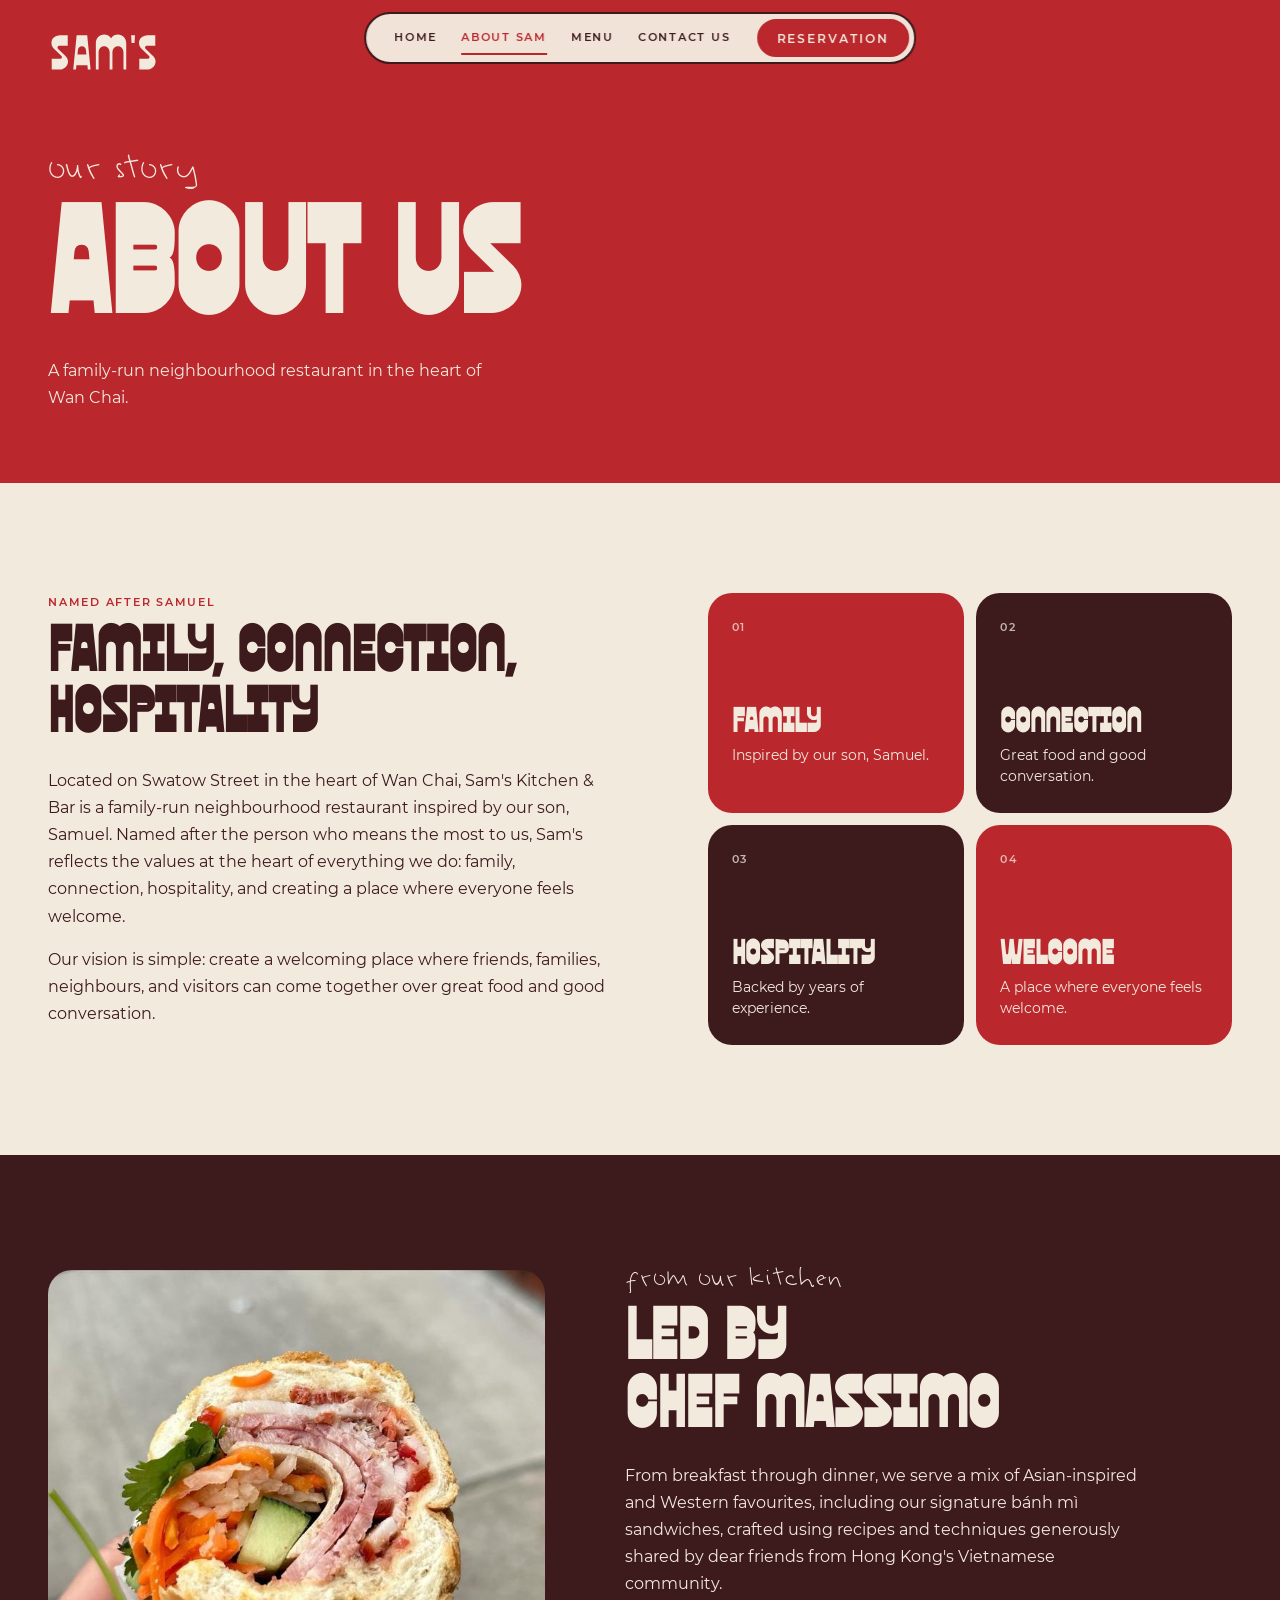
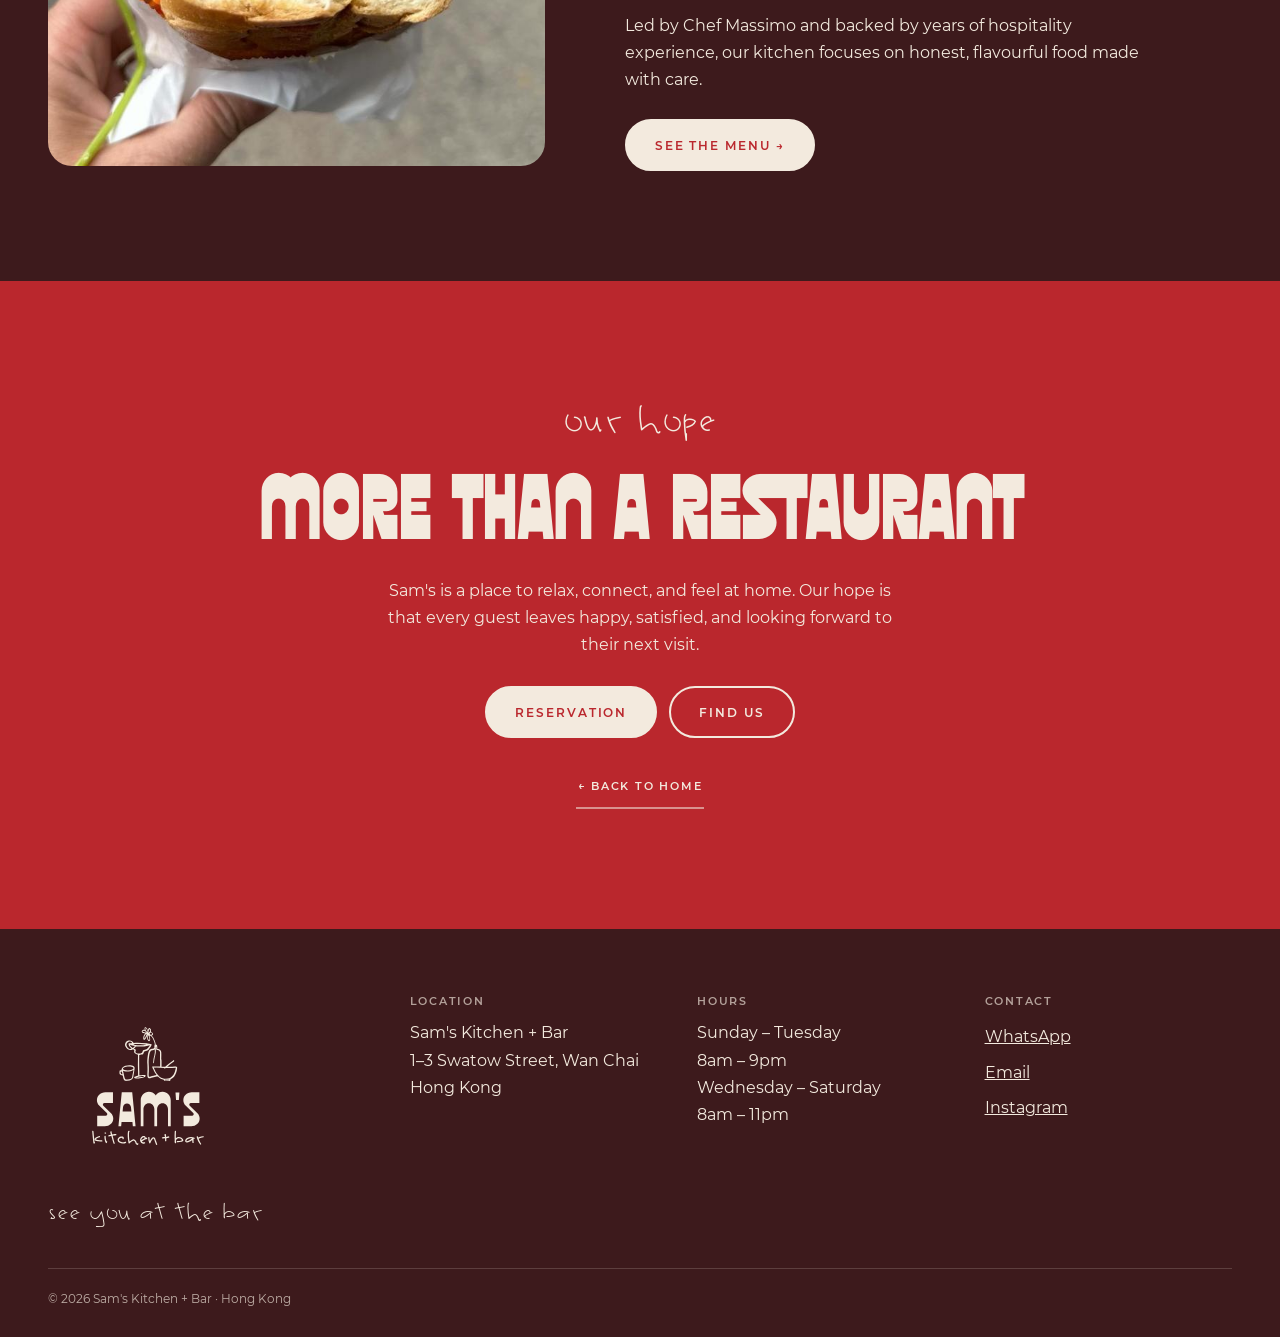
==== commit 808b8a8d: "Add files via upload" ====
--- a/about.html
+++ b/about.html
@@ -280,6 +280,17 @@
 .home-link{display:inline-block;margin-top:28px;padding:12px 2px;color:var(--oat);text-decoration:none;border-bottom:2px solid rgba(243,234,222,.55);transition:border-color .2s}
 .home-link:hover{border-bottom-color:var(--oat)}
 
+/* menu: prices, option lines, sub-sections, two columns on wider screens */
+.mi .mt{display:flex;justify-content:space-between;align-items:baseline;gap:16px}
+.mi .mt b,.mi .mv b{font-weight:600;white-space:nowrap;color:var(--cherry)}.cat.dk .mi .mt b,.cat.dk .mi .mv b{color:var(--oat)}
+.mi .mv{display:flex;justify-content:space-between;gap:16px;font-size:14px;line-height:1.5;margin-top:6px}
+.mi .opt{font-style:italic;opacity:.75;margin-top:6px}
+.msg{break-inside:avoid;margin-bottom:26px}
+.msub{font:400 22px/1.1 Queso,sans-serif;text-transform:uppercase;color:var(--cherry);margin:30px 0 4px;padding-bottom:10px;border-bottom:2px solid currentColor}
+.cat.dk .msub{color:var(--oat)}
+.msg:first-child .msub{margin-top:8px}
+@media(min-width:860px){.mcols{columns:2;column-gap:72px;padding-top:8px}.msg .msub,.msg:first-child .msub{margin-top:0}}
+
 </style>
 <script>document.documentElement.classList.add('js')</script>
 </head>
@@ -340,7 +351,7 @@
   <div class="wrap">
     <div><img class="lg" src="[data-uri]" alt="Sam's Kitchen + Bar"><p class="script" style="font-size:28px;margin-top:18px">see you at the bar</p></div>
     <div><span class="sub">Location</span><p>Sam's Kitchen + Bar<br>1–3 Swatow Street, Wan Chai<br>Hong Kong</p></div>
-    <div><span class="sub">Hours</span><p>Sunday – Tuesday<br>8am – 9pm<br>Wednesday – Saturday<br>8am – 10pm</p></div>
+    <div><span class="sub">Hours</span><p>Sunday – Tuesday<br>8am – 9pm<br>Wednesday – Saturday<br>8am – 11pm</p></div>
     <div><span class="sub">Contact</span><p><a href="#" data-link="whatsapp">WhatsApp</a><br><a href="#" data-link="email">Email</a><br><a href="#" data-link="instagram">Instagram</a></p></div>
     <p class="cp">© 2026 Sam's Kitchen + Bar · Hong Kong</p>
   </div>
@@ -354,9 +365,9 @@
    ------------------------------------------------------------------ */
 window.SAMS = {
   bookingUrl: '',   // third-party booking page, e.g. 'https://www.example.com/sams-kitchen-bar'
-  whatsapp:   '',   // phone number with country code, digits only, e.g. '85291234567'
-  email:      '',   // e.g. 'hello@samskitchen.hk'
-  instagram:  '',   // e.g. 'https://www.instagram.com/yourname'
+  whatsapp:   '85253278392',   // phone number with country code, digits only, e.g. '85291234567'
+  email:      'info@samskitchenbar.com',   // e.g. 'hello@samskitchen.hk'
+  instagram:  'https://www.instagram.com/samskitchenbarhk',   // e.g. 'https://www.instagram.com/yourname'
   mapEmbed:   ''    // Google Maps embed link (the src="..." from Share > Embed a map)
 };
 
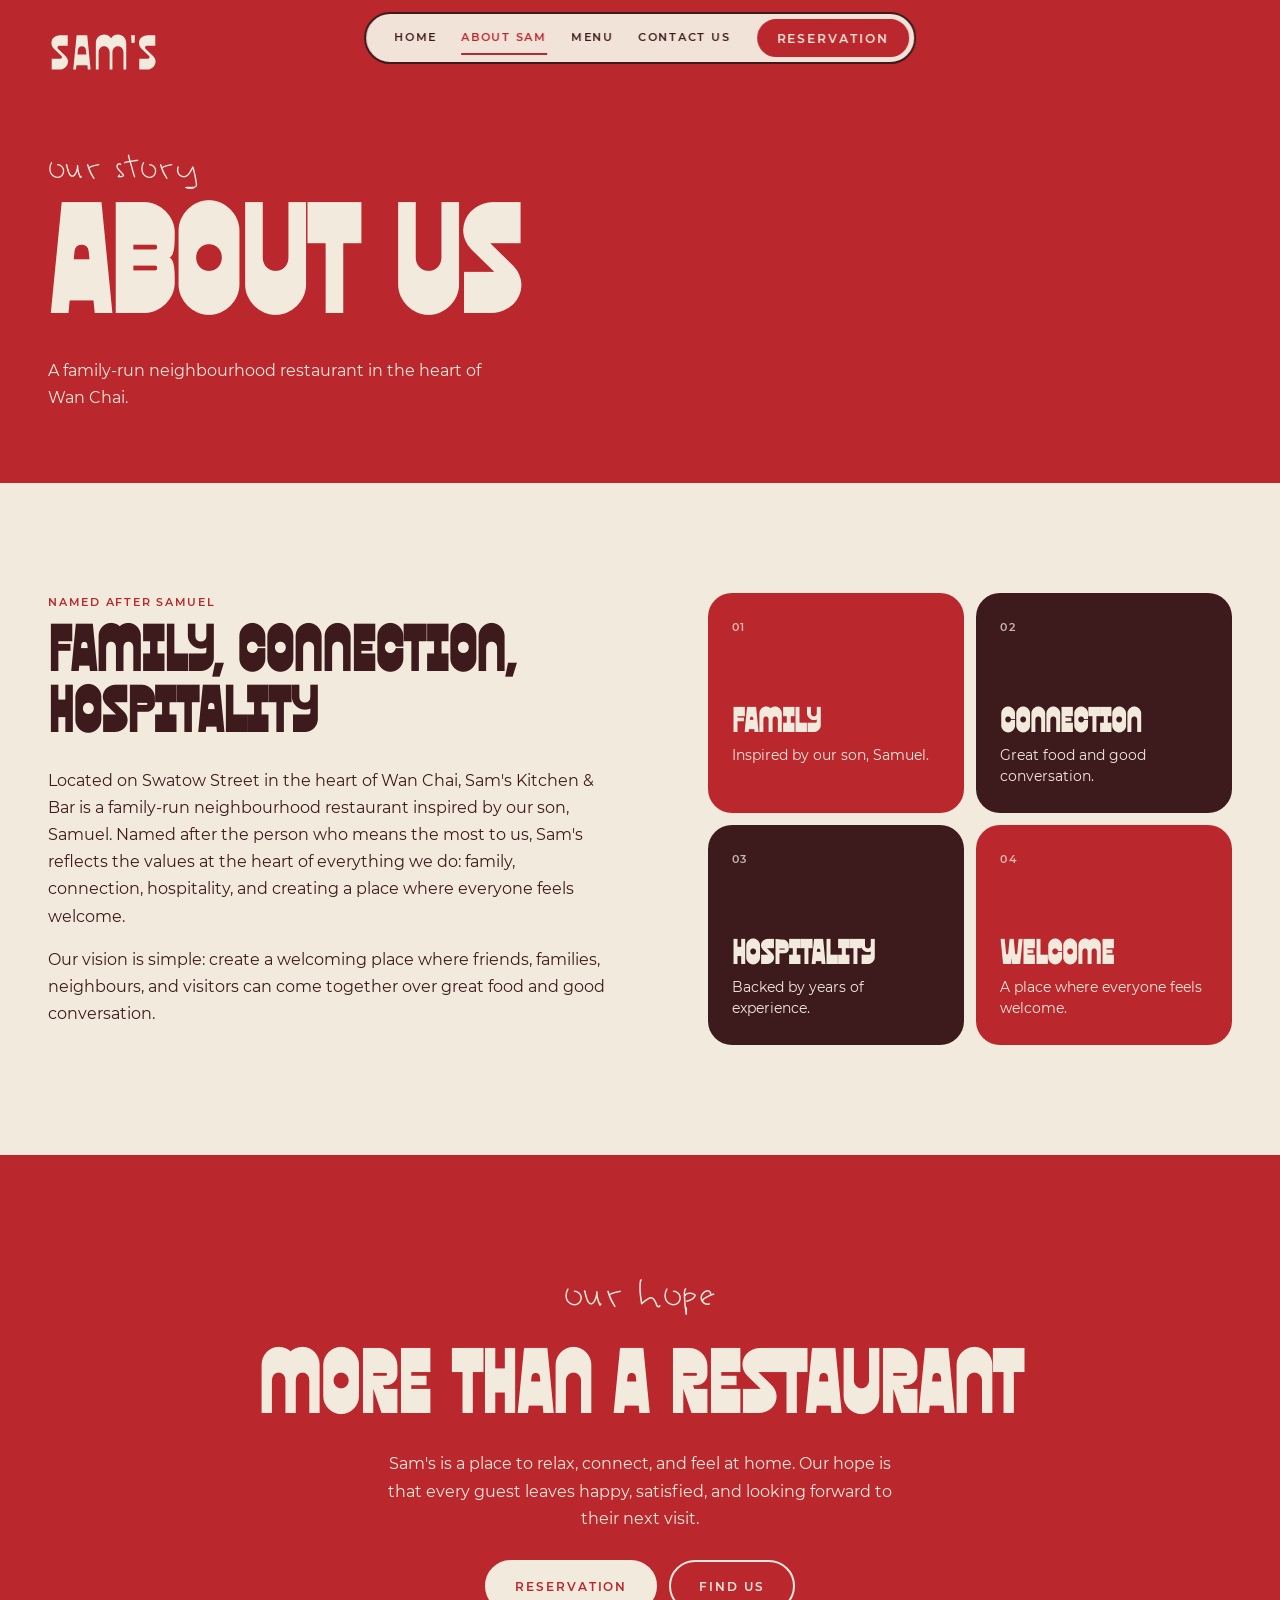
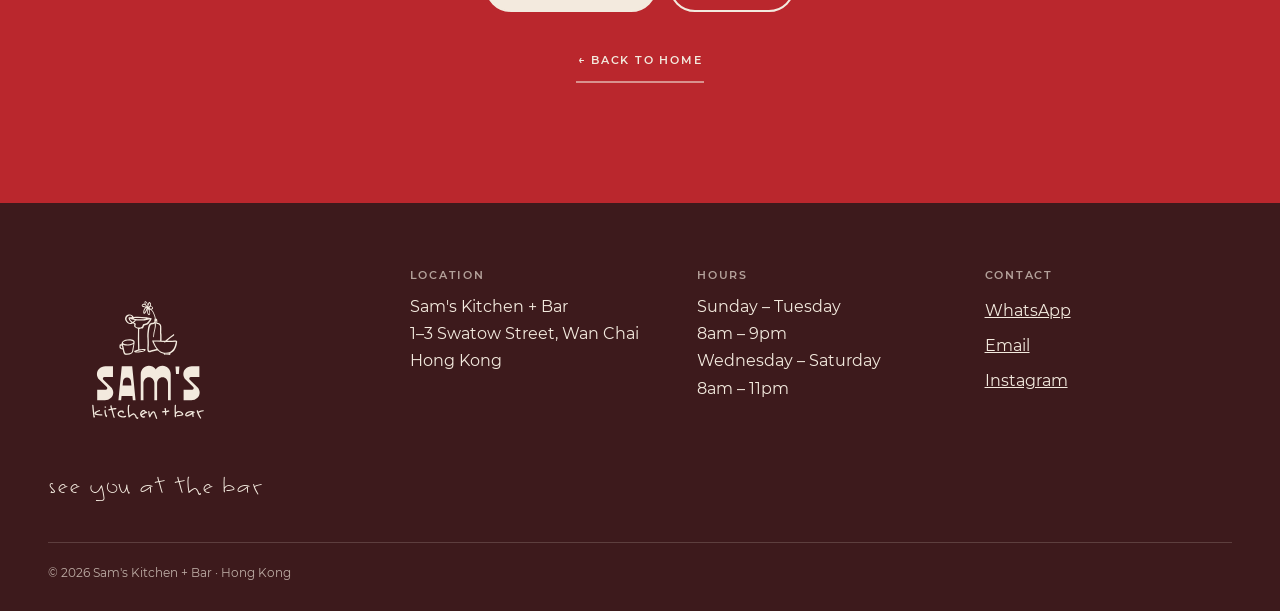
==== commit 20cb9210: "Add files via upload" ====
--- a/about.html
+++ b/about.html
@@ -327,17 +327,6 @@
   </div>
 </div></section>
 
-<section class="ab2"><div class="wrap">
-  <div class="ph rv"><img src="[data-uri]" alt="Sam's bánh mì" loading="lazy"></div>
-  <div class="rv">
-    <p class="script" style="font-size:30px;margin-bottom:10px">from our kitchen</p>
-    <h2 class="feature">Led by<br>Chef Massimo</h2>
-    <p>From breakfast through dinner, we serve a mix of Asian-inspired and Western favourites, including our signature bánh mì sandwiches, crafted using recipes and techniques generously shared by dear friends from Hong Kong's Vietnamese community.</p>
-    <p>Led by Chef Massimo and backed by years of hospitality experience, our kitchen focuses on honest, flavourful food made with care.</p>
-    <a class="btn o" href="menu.html" style="margin-top:12px">See the menu →</a>
-  </div>
-</div></section>
-
 <section class="hope"><div class="wrap rv">
   <p class="script" style="font-size:clamp(28px,6vw,44px)">our hope</p>
   <h2 class="feature">More than a restaurant</h2>
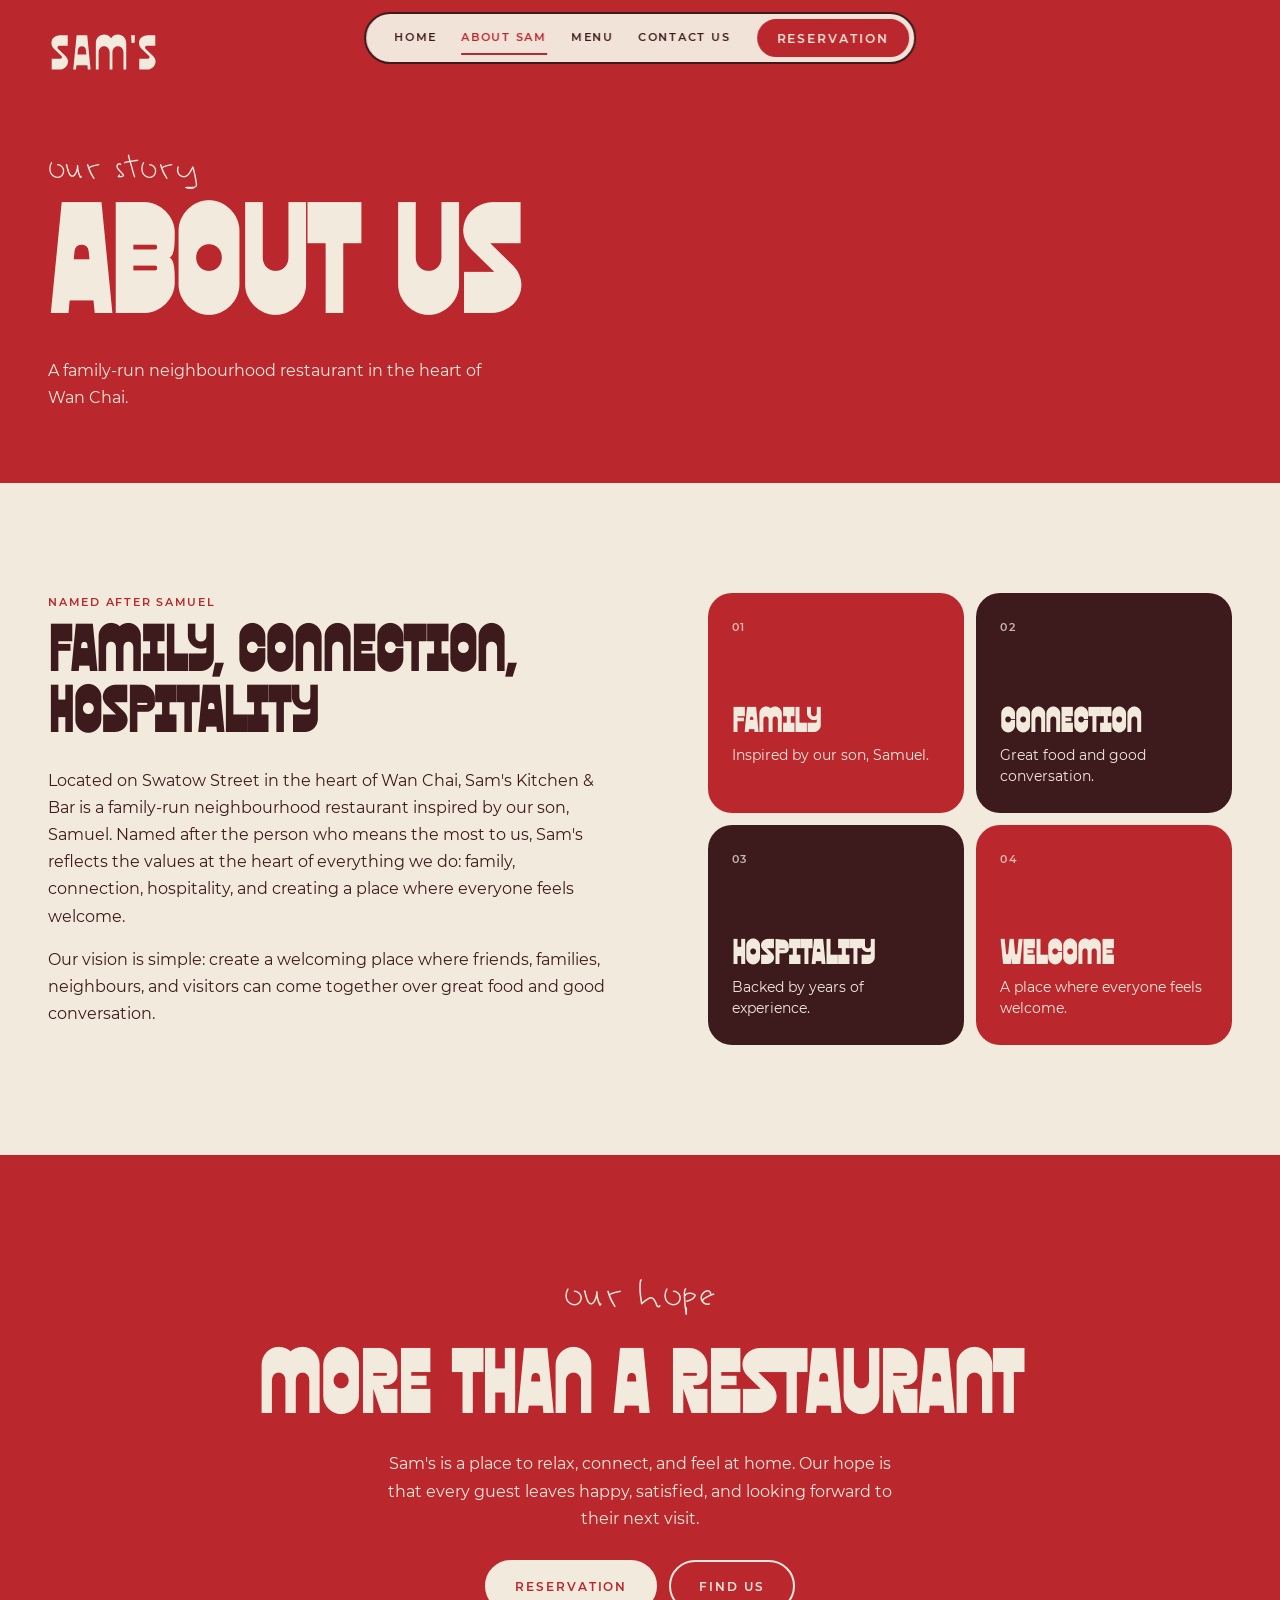
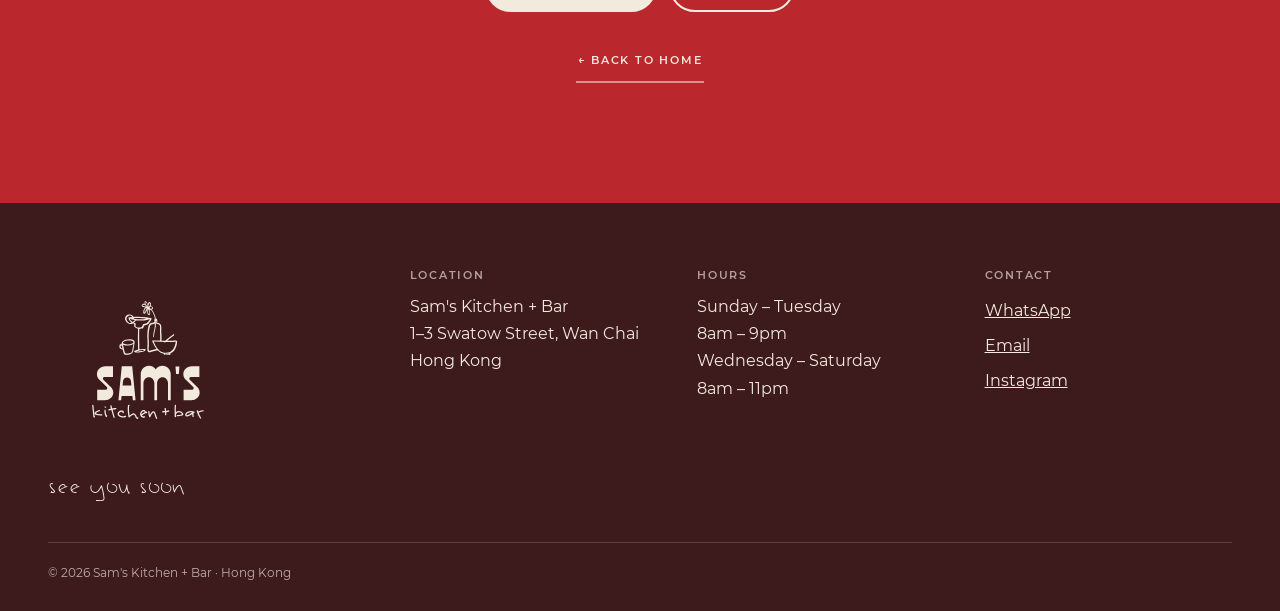
==== commit 03b95139: "Add files via upload" ====
--- a/about.html
+++ b/about.html
@@ -4,7 +4,7 @@
 <meta charset="utf-8">
 <meta name="viewport" content="width=device-width, initial-scale=1, viewport-fit=cover">
 <title>About Us | Sam's Kitchen + Bar, Wan Chai</title>
-<meta name="description" content="Sam's Kitchen + Bar is a family-run neighbourhood restaurant on Swatow Street, Wan Chai, named after our son Samuel. Meet the family, Chef Massimo and our signature bánh mì.">
+<meta name="description" content="Sam&#39;s Kitchen + Bar is a family-run neighbourhood restaurant on Swatow Street, Wan Chai, named after our son Samuel. Family, connection, hospitality and a place where everyone feels welcome.">
 <meta name="theme-color" content="#BA272D">
 <link rel="icon" type="image/svg+xml" href="[data-uri]">
 <style>
@@ -338,7 +338,7 @@
 
 <footer>
   <div class="wrap">
-    <div><img class="lg" src="[data-uri]" alt="Sam's Kitchen + Bar"><p class="script" style="font-size:28px;margin-top:18px">see you at the bar</p></div>
+    <div><img class="lg" src="[data-uri]" alt="Sam's Kitchen + Bar"><p class="script" style="font-size:28px;margin-top:18px">see you soon</p></div>
     <div><span class="sub">Location</span><p>Sam's Kitchen + Bar<br>1–3 Swatow Street, Wan Chai<br>Hong Kong</p></div>
     <div><span class="sub">Hours</span><p>Sunday – Tuesday<br>8am – 9pm<br>Wednesday – Saturday<br>8am – 11pm</p></div>
     <div><span class="sub">Contact</span><p><a href="#" data-link="whatsapp">WhatsApp</a><br><a href="#" data-link="email">Email</a><br><a href="#" data-link="instagram">Instagram</a></p></div>
@@ -353,7 +353,7 @@
    Paste each link between the quotes. Leave a line empty ('') until you have it.
    ------------------------------------------------------------------ */
 window.SAMS = {
-  bookingUrl: '',   // third-party booking page, e.g. 'https://www.example.com/sams-kitchen-bar'
+  bookingUrl: 'https://book.bistrochat.com/sams-kitchen-bar',   // third-party booking page, e.g. 'https://www.example.com/sams-kitchen-bar'
   whatsapp:   '85253278392',   // phone number with country code, digits only, e.g. '85291234567'
   email:      'info@samskitchenbar.com',   // e.g. 'hello@samskitchen.hk'
   instagram:  'https://www.instagram.com/samskitchenbarhk',   // e.g. 'https://www.instagram.com/yourname'
